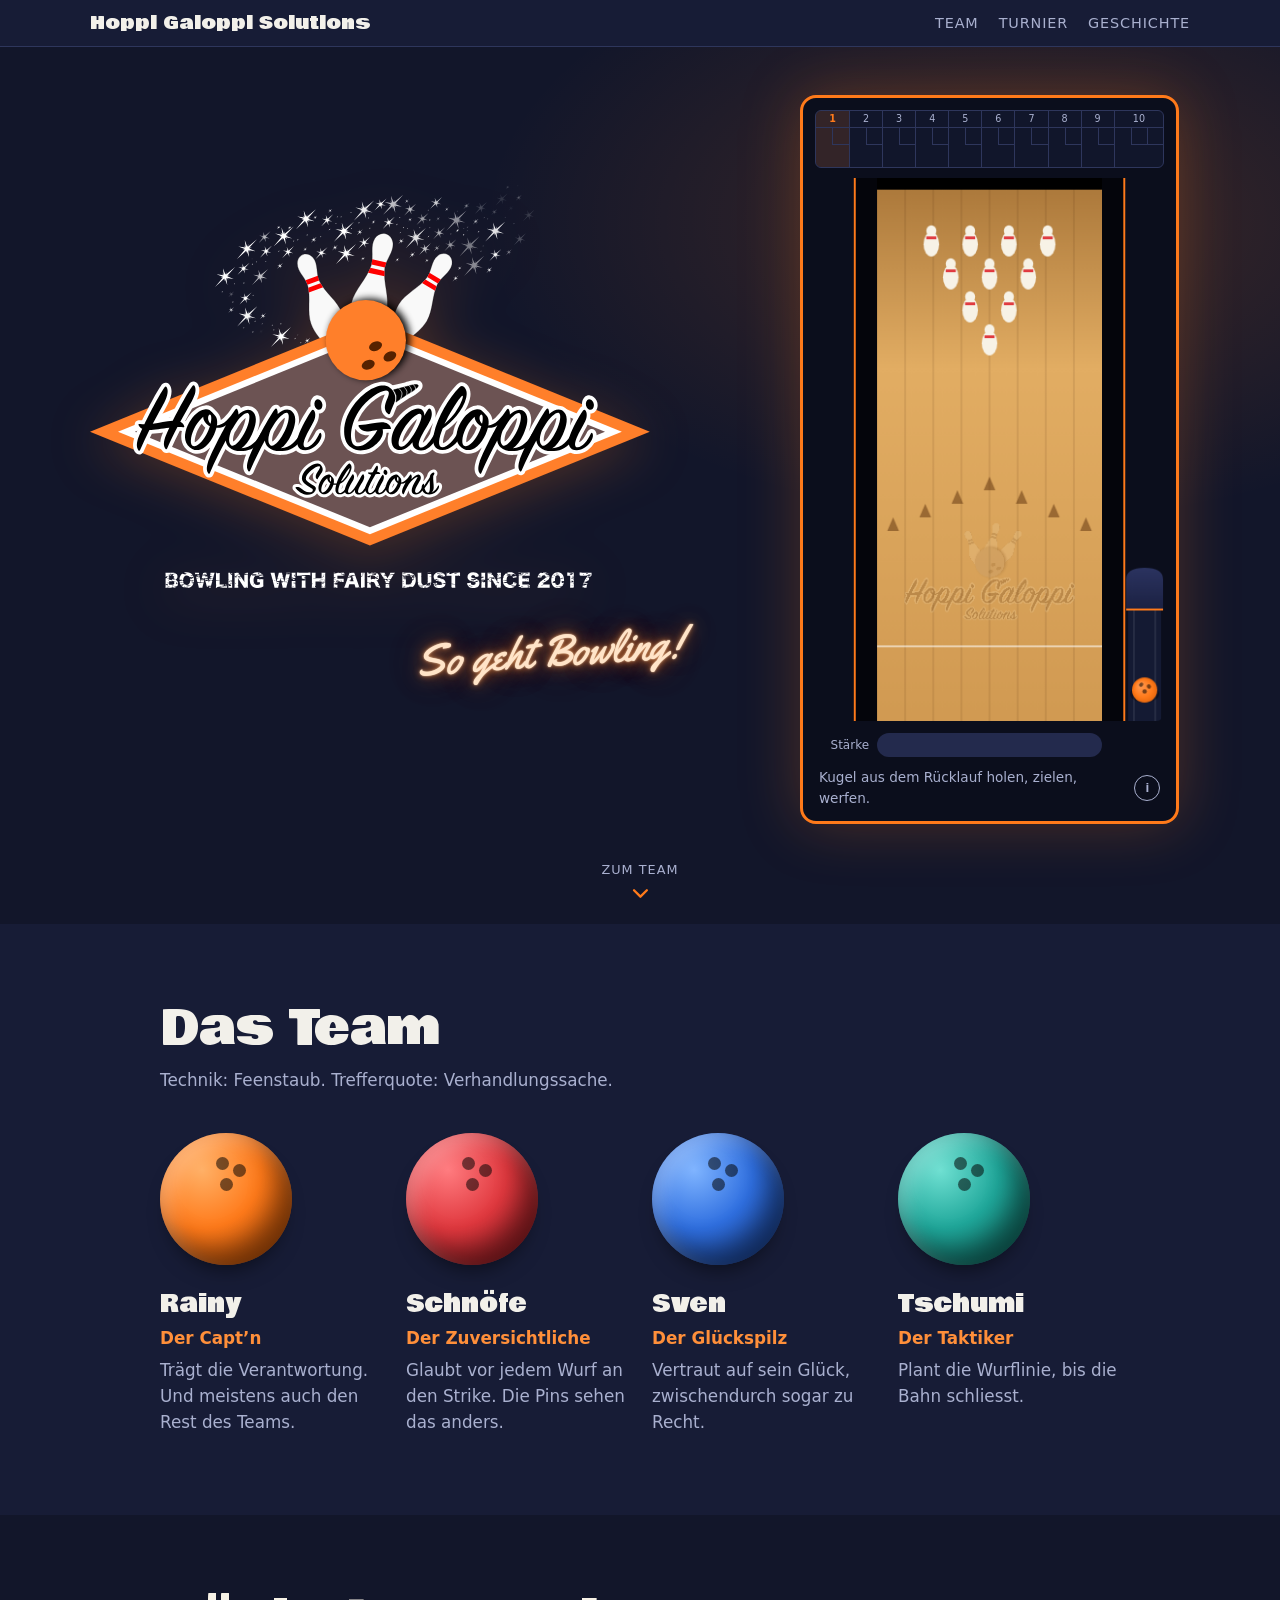
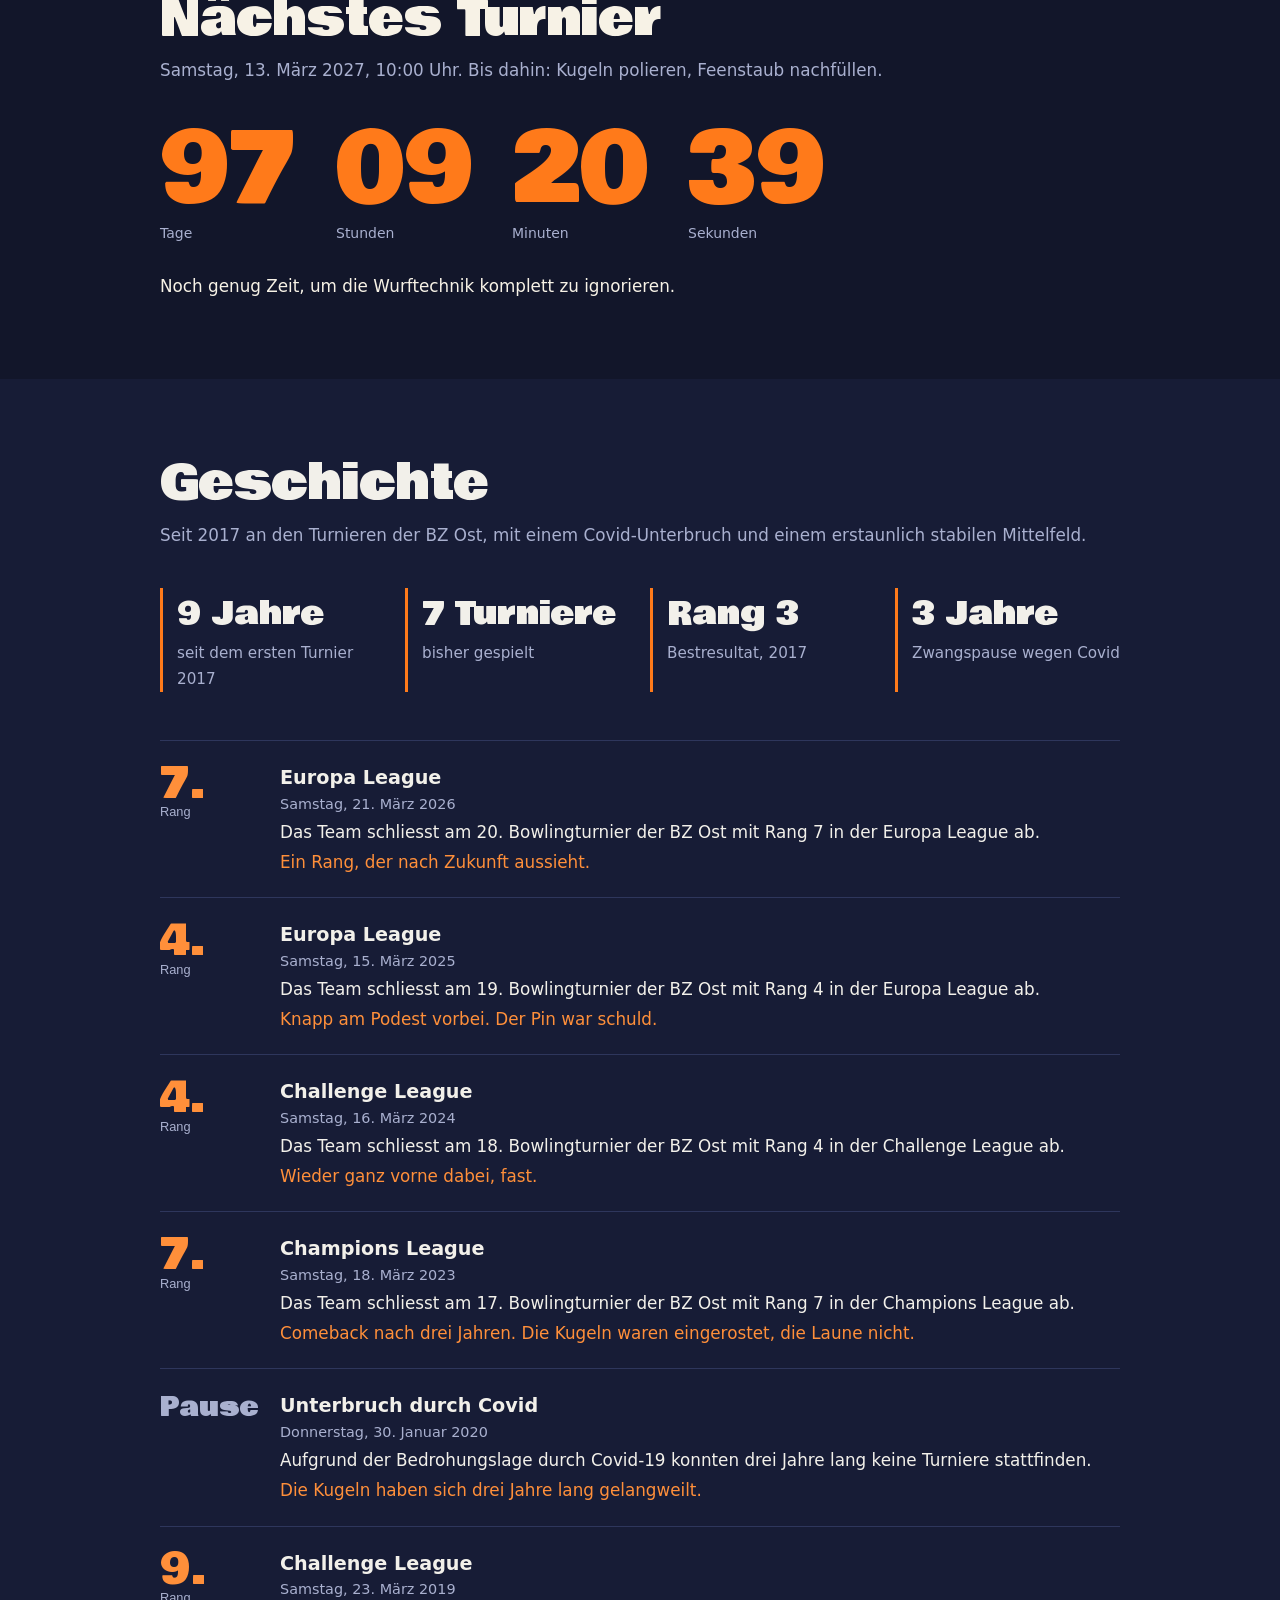
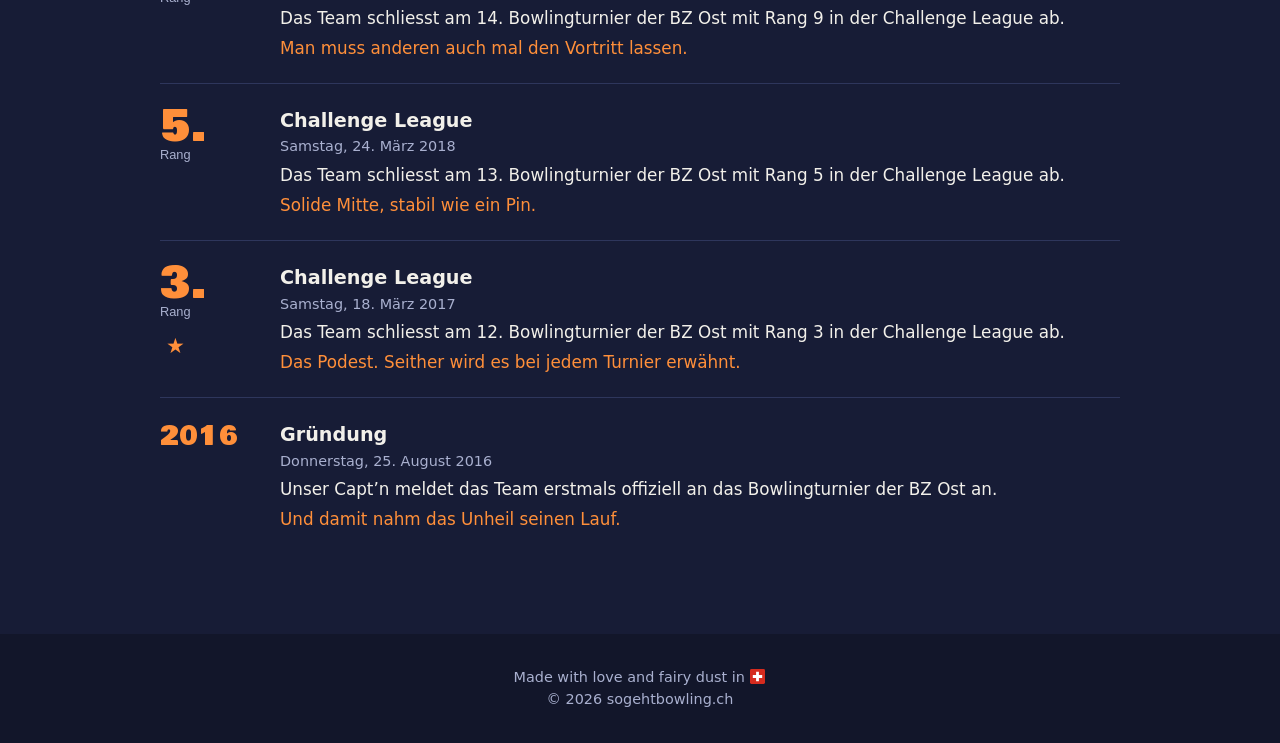
==== index.html @ 6b180239 "refactor(game): remove throw indicator dots" ====
<!DOCTYPE html>
<html lang="de">
<head>
<meta charset="utf-8">
<meta name="viewport" content="width=device-width, initial-scale=1, viewport-fit=cover">
<meta name="color-scheme" content="dark">
<meta name="theme-color" content="#171c36">
<title>Hoppi Galoppi Solutions Bowling Team</title>
<link rel="preload" href="assets/fonts/BowlbyOne-Regular.ttf" as="font" type="font/ttf" crossorigin>
<link rel="preload" href="assets/fonts/SpaceGrotesk-VariableFont_wght.ttf" as="font" type="font/ttf" crossorigin>
<link rel="preload" href="assets/fonts/Yellowtail-Regular.ttf" as="font" type="font/ttf" crossorigin>
<meta name="description" content="Hoppi Galoppi Solutions: das Hobby-Bowlingteam mit Feenstaub. Seit 2017 an den Turnieren der BZ Ost.">
<link rel="icon" href="assets/logo.svg" type="image/svg+xml">
<link rel="stylesheet" href="css/styles.css">
<script>if(!matchMedia('(prefers-reduced-motion:reduce)').matches)document.documentElement.classList.add('lane-off')</script>
</head>
<body>
<header class="nav"><div class="bar">
<a class="brand" href="#top">Hoppi Galoppi Solutions</a>
<button class="burger" type="button" aria-label="Menü" aria-expanded="false" aria-controls="menu"><span></span></button>
<nav id="menu"><a href="#team">Team</a><a href="#turnier">Turnier</a><a href="#geschichte">Geschichte</a></nav>
</div></header>
<main id="top">
<section class="hero"><div class="hg">
<div class="lc">
<h1 class="logo"><span class="lg"><img src="assets/logo.svg" alt="Hoppi Galoppi Solutions. Bowling with fairy dust since 2017." width="540" height="413"><i class="hornglint" aria-hidden="true"></i></span></h1>
<p class="tag"><em>So geht Bowling!</em></p>
<div class="playwrap"><button class="playbtn" type="button">Zur Bowlingbahn</button></div>

</div>
<div class="monitor">
<button class="xbtn" type="button" aria-label="Spiel schliessen">×</button>
<div class="sheet" id="sheet" role="status" aria-label="Spielstand"></div>
<div class="lw"><canvas id="lane" role="img" aria-label="Bowlingbahn: Kugel aus dem Rücklauf rechts holen, dann tippen oder klicken zum Werfen. Gespielt wird mit Maus oder Touch."></canvas><div id="pow" class="pow" aria-hidden="true"></div><div id="toast" class="toast" role="status"><b></b><span></span></div>
<div id="howto" class="howto" role="dialog" aria-label="Spielanleitung"><b>So wird gespielt</b><ol>
<li><em>Kugel holen:</em> Klick auf die Kugel im Rücklauf, um sie in die Mitte fallen zu lassen - ziehen legt sie an eine gewünschte Stelle. Auf der Bahn lässt sie sich weiter verschieben, Doppeltipp bringt sie zurück in die Mitte.</li>
<li data-mode="klassisch"><em>Zielen und werfen:</em> Dorthin drücken, wo die Kugel hin soll. Halten lässt die Stärke pendeln, im richtigen Moment loslassen. Viel Wucht zittert mehr.</li>
<li data-mode="schleuder" hidden><em>Zielen und werfen:</em> Irgendwo auf die Bahn drücken und nach hinten ziehen wie eine Steinschleuder. Mehr Wucht zittert mehr. Loslassen wirft.</li>
<li data-mode="schieben" hidden><em>Zielen und werfen:</em> Irgendwo auf die Bahn drücken und nach vorne ziehen, mit links und rechts die gewünschte Richtung geben. Mehr Wucht zittert mehr. Loslassen wirft.</li>
</ol></div></div>
<div class="pw"><span class="lbl">Stärke</span><div class="bar"><i id="pf"></i><b id="pv"></b></div></div>
<p class="hint"><span>Kugel aus dem Rücklauf holen, zielen, werfen.</span><button class="info" type="button" aria-expanded="false" aria-controls="howto" aria-label="Spielanleitung">i</button></p>
</div>
</div><a class="scroll" href="#team" aria-label="Weiter zum Team">Zum Team<svg viewBox="0 0 24 24" width="22" height="22" aria-hidden="true"><path d="M5 9l7 7 7-7" fill="none" stroke="currentColor" stroke-width="2.5" stroke-linecap="round" stroke-linejoin="round"/></svg></a></section>

<section id="team"><div class="wrap">
<h2>Das Team</h2>
<p class="sub" id="teamSub"></p>
<div class="team" id="teamList"></div>
</div></section>

<section id="turnier" class="turnier"><div class="wrap">
<h2>Nächstes Turnier</h2>
<p class="sub" id="turnierText"></p>
<div class="cd" role="timer" aria-live="off"><div><b id="cdD">00</b><small>Tage</small></div><div><b id="cdH">00</b><small>Stunden</small></div><div><b id="cdM">00</b><small>Minuten</small></div><div><b id="cdS">00</b><small>Sekunden</small></div></div>
<p id="cdmsg"></p>
</div></section>

<section id="geschichte"><div class="wrap">
<h2>Geschichte</h2>
<p class="sub" id="histSub"></p>
<div class="stats" id="stats"></div>
<ol class="hist" id="hist"></ol>
</div></section>
</main>
<footer><div>Made with love and fairy dust in <svg viewBox="0 0 32 32" width="15" height="15" role="img" aria-label="Schweiz" style="vertical-align:-2px;margin:0 1px"><rect width="32" height="32" rx="3" fill="#d52b1e"/><path d="M13 6h6v7h7v6h-7v7h-6v-7H6v-6h7z" fill="#fff"/></svg></div><div>© 2026 sogehtbowling.ch</div></footer>

<script src="js/site.js" defer></script>
<script src="js/rules.js" defer></script>
<script src="js/comics.js" defer></script>
<script src="js/physics.js" defer></script>
<script src="js/game.js" defer></script>
</body>
</html>
---- css/styles.css ----
@font-face{font-family:"Bowlby One";src:url("../assets/fonts/BowlbyOne-Regular.ttf") format("truetype");font-weight:400;font-style:normal;font-display:swap}
@font-face{font-family:"Space Grotesk";src:url("../assets/fonts/SpaceGrotesk-VariableFont_wght.ttf") format("truetype");font-weight:300 700;font-style:normal;font-display:swap}
@font-face{font-family:Yellowtail;src:url("../assets/fonts/Yellowtail-Regular.ttf") format("truetype");font-weight:400;font-style:normal;font-display:swap}
/* Hoppi Galoppi Solutions – Styles */
/* Immer dunkles Farbschema, unabhängig von der Einstellung des Geräts */
:root{color-scheme:dark;--bg:#171c36;--bg2:#1d2342;--ink:#f2f0ea;--mute:#a9b0cf;--line:#2e365c;--acc:#ff7a1a;--acct:#ff8f3a;--night:#12162a;--cream:#f7f2e6;--dim:#a9b0cf;box-sizing:border-box;padding-top:env(safe-area-inset-top,0px);padding-bottom:env(safe-area-inset-bottom,0px)}
html{scroll-padding-top:calc(env(safe-area-inset-top,0px) + 90px);scroll-behavior:smooth}
*,*::before,*::after{box-sizing:inherit}
body{margin:0;background:var(--bg);color:var(--ink);font:400 1.05rem/1.55 "Space Grotesk",system-ui,sans-serif}
body::before{content:"";position:fixed;inset:0 0 auto;height:env(safe-area-inset-top,0px);background:var(--bg);z-index:10}
a{color:inherit}
:focus-visible{outline:3px solid var(--acc);outline-offset:3px}
.disp{font-family:"Bowlby One","Arial Black",Impact,sans-serif;font-weight:400}
.nav{position:sticky;top:env(safe-area-inset-top,0px);z-index:11;background:var(--bg);border-bottom:1px solid var(--line)}
.bar{max-width:1140px;margin:auto;padding:12px 20px;display:flex;justify-content:space-between;align-items:center;gap:16px;flex-wrap:wrap}
.brand{display:block;font:400 1.15rem/1.1 "Bowlby One","Arial Black",sans-serif;text-decoration:none}
.bar nav{display:flex;gap:20px;font-weight:500}
.bar nav a{text-decoration:none;color:var(--mute);text-transform:uppercase;letter-spacing:.06em;font-size:.9rem}
.bar nav a:hover,.bar nav a.act{color:var(--acct)}
/* Hamburger-Menü auf schmalen Bildschirmen */
.burger{display:none}
@media (max-width:600px){
.burger{display:grid;place-items:center;width:44px;height:44px;margin:-8px -10px -8px 0;padding:0;border-radius:8px;background:none;color:var(--ink)}
.burger span,.burger span::before,.burger span::after{display:block;width:22px;height:2px;border-radius:2px;background:currentColor;transition:transform .25s ease,background-color .25s ease}
.burger span{position:relative}
.burger span::before,.burger span::after{content:"";position:absolute;left:0}
.burger span::before{top:-7px}.burger span::after{top:7px}
.nav.open .burger span{background-color:transparent}
.nav.open .burger span::before{transform:translateY(7px) rotate(45deg)}
.nav.open .burger span::after{transform:translateY(-7px) rotate(-45deg)}
.bar nav{display:none;position:absolute;left:0;right:0;top:100%;flex-direction:column;gap:0;padding:0 20px 4px;background:var(--bg);border-bottom:1px solid var(--line);box-shadow:0 14px 28px rgba(0,0,0,.28)}
.nav.open .bar nav{display:flex}
.bar nav a{padding:13px 0;border-top:1px solid var(--line);font-size:1rem}
}
.wrap{max-width:1000px;margin:auto;padding:80px 20px}
h2{font:400 clamp(2rem,5vw,3rem)/1.05 "Bowlby One","Arial Black",sans-serif;margin:0 0 12px}
.sub{color:var(--mute);margin:0 0 40px;max-width:90ch}
/* Hero */
.hero{background:var(--night);color:var(--cream);min-height:calc(100vh - 64px - env(safe-area-inset-top,0px));min-height:calc(100svh - 64px - env(safe-area-inset-top,0px));display:flex;flex-direction:column;justify-content:center;position:relative;overflow-x:clip}
.hg{position:relative;width:100%;max-width:1140px;margin:auto;padding:48px 20px 100px;display:grid;grid-template-columns:1.3fr .8fr;gap:48px;align-items:center}
h1.logo{margin:0;transform:translateY(-52px)}
.lg{position:relative;display:block;width:min(100%,660px)}
h1.logo img{display:block;width:100%;height:auto;filter:drop-shadow(0 10px 30px rgba(255,122,26,.25))}
/* Glitzern an der Hornspitze: blitzt alle 16 s kurz auf (erstmals nach 6 s) */
.hornglint{position:absolute;left:59%;top:52.7%;width:5.2%;aspect-ratio:1;transform:translate(-50%,-50%) scale(0);opacity:0;pointer-events:none;background:radial-gradient(circle,#fff 0 10%,rgba(255,220,250,.9) 16%,rgba(200,170,255,.35) 34%,transparent 62%);animation:hornglint 16s ease-out 6s infinite}
.hornglint::before,.hornglint::after{content:"";position:absolute;left:50%;top:50%;width:130%;height:2px;border-radius:2px;background:linear-gradient(90deg,transparent,#fff 45%,#fff 55%,transparent);transform:translate(-50%,-50%)}
.hornglint::after{transform:translate(-50%,-50%) rotate(90deg)}
@keyframes hornglint{0%{opacity:0;transform:translate(-50%,-50%) scale(0) rotate(0deg);filter:hue-rotate(0)}2.5%{opacity:1;transform:translate(-50%,-50%) scale(0.9) rotate(20deg);filter:hue-rotate(60deg)}5%{opacity:1;transform:translate(-50%,-50%) scale(0.65) rotate(40deg)}9%{opacity:.95;transform:translate(-50%,-50%) scale(0.8) rotate(60deg);filter:hue-rotate(200deg)}14%{opacity:.55;transform:translate(-50%,-50%) scale(0.5) rotate(85deg);filter:hue-rotate(300deg)}19%,100%{opacity:0;transform:translate(-50%,-50%) scale(0.25) rotate(105deg);filter:hue-rotate(360deg)}}
.tag{text-align:center;margin:44px 0 0;font:400 clamp(1.7rem,4.6vw,2.8rem)/1.3 "Bowlby One","Arial Black",Impact,sans-serif;text-transform:uppercase}
.tag span{display:block}
.tag em{--c-off:rgba(255,228,200,.13);--s-off:0 0 0 transparent,0 0 0 transparent,0 0 0 transparent,0 0 0 transparent,0 0 0 transparent;--c-on:#ffe4c8;--s-on:0 0 2px #ffe0c0,0 0 8px rgba(255,150,70,.7),0 0 20px rgba(255,122,26,.5),0 0 40px rgba(255,122,26,.3),0 0 70px rgba(224,56,62,.2);--s-low:0 0 2px #ffd0a0,0 0 6px rgba(255,150,70,.5),0 0 12px rgba(255,122,26,.3),0 0 0 transparent,0 0 0 transparent;display:block;font:400 clamp(2rem,5.2vw,3.2rem)/1 Yellowtail,cursive;text-transform:none;color:var(--c-on);text-shadow:var(--s-on);margin:0;text-align:center;transform:translate(32%,-48px) rotate(-4deg);transform-origin:center;animation:neon 1.5s steps(1,end) 1.5s both}
.tag em.on{animation:none}
.tag em.on.zap{animation:zap .6s steps(1,end)}
@keyframes neon{
0%,22%{color:var(--c-on);opacity:.13;text-shadow:var(--s-off)}
23%{color:#e8c8a8;opacity:1;text-shadow:var(--s-low)}
27%,45%{color:var(--c-on);opacity:.13;text-shadow:var(--s-off)}
46%{color:var(--c-on);opacity:1;text-shadow:var(--s-low)}
57%{color:var(--c-on);opacity:.13;text-shadow:var(--s-off)}
63%,100%{color:var(--c-on);opacity:1;text-shadow:var(--s-on)}
}
@keyframes zap{
0%{color:var(--c-on);opacity:1;text-shadow:var(--s-on)}
20%{color:var(--c-on);opacity:.13;text-shadow:var(--s-off)}
40%{color:#e8c8a8;opacity:1;text-shadow:var(--s-low)}
60%,100%{color:var(--c-on);opacity:1;text-shadow:var(--s-on)}
}
@media (min-width:821px){.lc{transform-origin:left center;transform:scale(.86)}}
.hero::before{content:"";position:absolute;inset:0;background:radial-gradient(900px 500px at 80% 20%,rgba(255,122,26,.18),transparent 60%);transition:opacity 1s ease .7s;pointer-events:none}
.lane-off .hero::before{opacity:0}
.monitor{transition:filter .6s}
.lane-off .monitor{filter:brightness(.32) saturate(.6)}
.lit .monitor{animation:flick .6s steps(1,end)}
@keyframes flick{0%{filter:brightness(.32) saturate(.6)}20%{filter:none}35%{filter:brightness(.4)}55%{filter:none}70%{filter:brightness(.65)}100%{filter:none}}
@keyframes rise{from{opacity:0;transform:translateY(14px)}to{opacity:1;transform:none}}
.lead{font-size:1.15rem;max-width:44ch;color:var(--dim);margin:20px 0 0}
.monitor{background:#0b0e1c;border:3px solid var(--acc);border-radius:16px;padding:12px;max-width:380px;max-width:min(380px,max(260px,calc((100svh - 310px)*.643)));width:100%;justify-self:center;box-shadow:0 0 60px rgba(255,122,26,.25)}
.sheet{display:grid;grid-template-columns:repeat(9,1fr) 1.5fr;margin:0 0 10px;border:1.5px solid #2e365c;border-radius:6px;overflow:hidden;background:#11162b;color:var(--cream);text-align:center}
.fr{display:flex;flex-direction:column;min-width:0;border-left:1px solid #2e365c;transition:background .25s}.fr:first-child{border-left:0}
.fr .n{font-size:.6rem;line-height:1.6;color:var(--dim);border-bottom:1px solid #2e365c}
.fr .bx{display:flex;justify-content:flex-end;height:17px}.fr .bx i{flex:0 0 50%;font:700 .7rem/17px "Space Grotesk",sans-serif;font-style:normal}.fr .bx i+i{border-left:1px solid #2e365c;border-bottom:1px solid #2e365c}
.fr.f10 .bx i{flex-basis:33.34%}.fr:not(.f10) .bx i:first-child{flex-basis:50%}
.fr b{font:700 .85rem/22px "Space Grotesk",sans-serif;color:var(--acc);min-height:22px;font-variant-numeric:tabular-nums}
.fr.cur{background:rgba(255,122,26,.14)}.fr.cur .n{color:var(--acc);font-weight:700}
canvas{display:block;width:100%;height:auto;border-radius:8px;cursor:crosshair;touch-action:none;user-select:none;-webkit-user-select:none}
.pw{position:relative;width:64.44%;margin:12px auto 0}.pw .lbl{position:absolute;right:100%;top:0;margin-right:8px;line-height:24px;font-size:.75rem;color:var(--dim);white-space:nowrap}.pw .bar{position:relative;height:24px;border-radius:999px;background:#232a4d}.pw .bar i{position:absolute;left:0;top:0;bottom:0;width:0;border-radius:999px;background:var(--acc)}.pw .bar b{position:absolute;inset:0;display:flex;align-items:center;justify-content:center;white-space:nowrap;font-size:.75rem;font-weight:700;color:var(--cream);text-shadow:0 1px 2px #000a;font-variant-numeric:tabular-nums}
.lw{position:relative}
.pow{position:absolute;inset:0;overflow:hidden;pointer-events:none;border-radius:inherit}
.pow svg{position:absolute;width:var(--w,44%);height:auto;overflow:visible;transform:translate(-50%,-50%) rotate(var(--r,0deg));opacity:0;animation:powin .5s ease-out forwards;filter:drop-shadow(0 4px 0 rgba(0,0,0,.35))}
.pow svg.soft{animation:softin .6s ease-out forwards}
@keyframes softin{from{opacity:0;transform:translate(-50%,-44%) rotate(var(--r)) scale(.94)}to{opacity:1;transform:translate(-50%,-50%) rotate(var(--r)) scale(1)}}
.pow svg.out{animation:powout .3s ease-in forwards}
.pow svg.soft.out{animation:softout .35s ease-in forwards}
@keyframes softout{from{opacity:1;transform:translate(-50%,-50%) rotate(var(--r)) scale(1)}to{opacity:0;transform:translate(-50%,-44%) rotate(var(--r)) scale(.94)}}
.pow text{font:400 46px "Bowlby One","Arial Black",sans-serif;text-anchor:middle;stroke-linejoin:round;paint-order:stroke}
@keyframes powin{0%{opacity:0;transform:translate(-50%,-50%) rotate(calc(var(--r) - 14deg)) scale(.15)}35%{opacity:1;transform:translate(-50%,-50%) rotate(calc(var(--r) + 4deg)) scale(1.16)}55%{transform:translate(-50%,-50%) rotate(calc(var(--r) - 1.5deg)) scale(.95)}75%{transform:translate(-50%,-50%) rotate(var(--r)) scale(1.03)}100%{opacity:1;transform:translate(-50%,-50%) rotate(var(--r)) scale(1)}}
.pow svg:not(.soft) .pow-w,.pow svg:not(.soft) .pow-t{transform-box:fill-box;transform-origin:50% 50%}
.pow svg:not(.soft) .pow-w{animation:pwin .38s .14s cubic-bezier(.2,1.6,.4,1) both}
.pow svg:not(.soft) .pow-t{animation:ptin .3s .32s ease-out both}
@keyframes pwin{0%{opacity:0;transform:scale(.2) rotate(-10deg)}60%{opacity:1}100%{opacity:1;transform:none}}
.pow svg:not(.soft) .pow-s{transform-box:fill-box;transform-origin:50% 50%;animation:psin .34s cubic-bezier(.2,1.8,.4,1) both}
@keyframes psin{0%{opacity:0;transform:scale(0) rotate(-60deg)}100%{opacity:1;transform:none}}
@keyframes ptin{from{opacity:0;transform:translateY(6px)}to{opacity:1;transform:none}}
@keyframes powout{from{opacity:1;transform:translate(-50%,-50%) rotate(var(--r)) scale(1)}to{opacity:0;transform:translate(-50%,-52%) rotate(var(--r)) scale(.97)}}
.lw.shake{animation:shk .22s linear}
@keyframes shk{0%,100%{transform:none}20%{transform:translate(-5px,3px)}40%{transform:translate(5px,-3px)}60%{transform:translate(-3px,-2px)}80%{transform:translate(3px,2px)}}
.toast.low{top:82%}.toast.low b{display:none}
.toast{position:absolute;left:50%;top:50%;width:64%;transform:translate(-50%,-50%) scale(.8);text-align:center;background:rgba(11,14,28,.9);border:2px solid var(--acc);border-radius:14px;padding:12px 14px;pointer-events:none;opacity:0;transition:opacity .25s,transform .25s;color:var(--cream)}.toast.on{opacity:1;transform:translate(-50%,-50%) scale(1)}.toast.wait{pointer-events:auto;cursor:pointer}.toast b{display:block;font:400 1.5rem/1.1 "Bowlby One","Arial Black",sans-serif;color:var(--acc)}.toast span{display:block;font-size:.9rem;margin-top:6px}
button{font:700 1rem "Space Grotesk",sans-serif;background:var(--acc);color:#1b1206;border:0;border-radius:999px;padding:10px 22px;cursor:pointer}
button:disabled{opacity:.45;cursor:default}
.playwrap,.xbtn{display:none}
.hint{display:flex;align-items:center;justify-content:center;gap:8px;font-size:.85rem;color:var(--dim);margin:10px 4px 0}
/* Info-Knopf und Spielanleitung (legt sich über den oberen Teil der Bahn) */
.info{flex:none;display:inline-grid;place-items:center;width:26px;height:26px;padding:0;border-radius:50%;background:transparent;border:1.5px solid var(--dim);color:var(--dim);font:700 .85rem/1 "Space Grotesk",sans-serif}
.info:hover,.info:focus-visible,.info[aria-expanded="true"]{border-color:var(--acc);color:var(--acc)}
.howto{position:absolute;left:8px;right:8px;top:8px;z-index:6;background:rgba(11,14,28,.95);border:2px solid var(--acc);border-radius:12px;padding:12px 14px;color:var(--cream);font-size:.8rem;line-height:1.4;opacity:0;visibility:hidden;transform:translateY(-6px);transition:opacity .2s,transform .2s,visibility .2s}
.howto.open{opacity:1;visibility:visible;transform:none}
.howto>b{display:block;font:400 1rem/1.2 "Bowlby One","Arial Black",sans-serif;color:var(--acc);margin-bottom:6px}
.howto ol{margin:0;padding-left:1.2em}.howto li{margin:5px 0}.howto li[hidden]{display:none}.howto em{font-style:normal;font-weight:700;color:var(--acc)}
.scroll{position:absolute;left:50%;bottom:20px;transform:translateX(-50%);display:flex;flex-direction:column;align-items:center;gap:2px;color:var(--dim);font-size:.8rem;letter-spacing:.08em;text-transform:uppercase;text-decoration:none;transition:opacity .4s}.scroll:hover{color:var(--cream)}.scroll svg{color:var(--acc);animation:bob 1.8s ease-in-out infinite}.scroll.hide{opacity:0;pointer-events:none}@keyframes bob{0%,100%{transform:translateY(0)}50%{transform:translateY(6px)}}
/* Team */
.team{display:grid;grid-template-columns:repeat(auto-fit,minmax(200px,1fr));gap:40px 24px}
.ball{position:relative;width:132px;height:132px;border-radius:50%;margin:0 0 20px;box-shadow:inset -14px -16px 26px rgba(0,0,0,.45),inset 10px 10px 18px rgba(255,255,255,.25),0 14px 20px -10px rgba(0,0,0,.5);transition:transform .5s}
.ball::before{content:"";position:absolute;left:56px;top:24px;width:13px;height:13px;border-radius:50%;background:#0008;box-shadow:17px 7px 0 0 #0008,4px 21px 0 0 #0008}
.m:hover .ball{transform:rotate(200deg) translateX(8px)}
.m h3{font:400 1.5rem "Bowlby One","Arial Black",sans-serif;margin:0}
.m .role{color:var(--acct);font-weight:700;margin:2px 0 6px}
.m p{margin:0;color:var(--mute);max-width:30ch}
/* Turnier */
.turnier{background:var(--night);color:var(--cream)}
.turnier .sub{color:var(--dim)}
.cd{display:grid;grid-template-columns:repeat(4,auto);justify-content:start;gap:clamp(12px,4vw,40px)}
.cd div{min-width:0}
.cd b{display:block;font:400 clamp(1.8rem,9vw,6rem)/1 "Bowlby One","Arial Black",sans-serif;color:var(--acc);font-variant-numeric:tabular-nums}
.cd small{color:var(--dim)}
#cdmsg{margin:28px 0 0;font-weight:500}
/* Geschichte */
.stats{display:grid;grid-template-columns:repeat(auto-fit,minmax(150px,1fr));gap:20px;margin:0 0 48px}
.stats div{border-left:3px solid var(--acc);padding-left:14px}
.stats b{display:block;font:400 2rem "Bowlby One","Arial Black",sans-serif}
.stats span{color:var(--mute);font-size:.95rem}
.hist{list-style:none;margin:0;padding:0}
.hist li{display:grid;grid-template-columns:100px 1fr;gap:20px;padding:22px 0;border-top:1px solid var(--line)}
.rk{font:400 2.6rem/1 "Bowlby One","Arial Black",sans-serif;color:var(--acct)}
.rk small{display:block;font:500 .8rem "Space Grotesk",sans-serif;color:var(--mute)}
.hist h3{margin:0;font-size:1.2rem}
.hist .dt{color:var(--mute);font-size:.9rem;margin:0 0 4px}
.hist p{margin:0}
.hist .jk{color:var(--acct);font-weight:500;margin-top:4px}
.hist li.top .rk::after{content:"★";font-size:1.3rem;margin-left:6px}
.hist li.pause .rk{color:var(--mute)}.hist li.pause .rk,.hist li.gr .rk{font-size:1.6rem;line-height:1.4}
footer{background:var(--night);color:var(--dim);text-align:center;padding:32px 20px;font-size:.9rem}
@media (max-width:820px){.hg{grid-template-columns:1fr;gap:64px}.wrap{padding:56px 20px}.hero::before{display:none}.lg{margin:0 auto}.tag{text-align:center;margin-left:auto;margin-right:auto}.monitor{max-width:min(380px,calc(40vh + 30px));max-width:min(380px,calc(40svh + 30px))}.lc{width:min(88%,520px);margin:0 auto;container-type:inline-size}h1.logo{transform:none}.tag em{font-size:9cqw;transform:translate(24%,-8cqw) rotate(-4deg)}.hg.intro .monitor{transform:none}.tag{margin-top:16.8cqw}.hg.intro .monitor{opacity:1;visibility:visible}.playwrap{display:block;text-align:center;margin-top:16cqw}.playbtn{background:transparent;color:var(--dim);border:1px solid rgba(255,255,255,.22);font-weight:500;font-size:.85rem;padding:8px 20px}.hg.intro .playwrap{opacity:0;pointer-events:none}.hg.go .playwrap{transition:opacity 1s ease .7s}.monitor{display:none;flex-direction:column;justify-content:center;position:fixed;inset:0;z-index:30;max-width:none;width:auto;border:0;border-radius:0;box-shadow:none;background:var(--night);overflow:auto;padding:calc(env(safe-area-inset-top,0px) + 16px) 16px calc(env(safe-area-inset-bottom,0px) + 16px);--cw:min(100%,calc((100svh - 300px)*.6429))}body.play{overflow:hidden}body.play .monitor{display:flex}.monitor>*{width:var(--cw);align-self:center}.monitor>.pw{width:calc(var(--cw)*.6444)}.monitor>.xbtn{display:grid;place-items:center;position:absolute;top:calc(env(safe-area-inset-top,0px) + 10px);right:10px;width:44px;height:44px;padding:0;font-size:1.8rem;line-height:1;background:transparent;color:var(--cream);border:1px solid var(--dim);align-self:auto}.stats div{container-type:inline-size}.stats b{font-size:min(2rem,13cqw);white-space:nowrap}}
@media (prefers-reduced-motion:reduce){.hornglint{animation:none}.burger span,.burger span::before,.burger span::after{transition:none}.pow svg,.pow .pow-w,.pow .pow-t,.pow .pow-s{animation-duration:.01s;animation-delay:0s}.lw.shake{animation:none}html{scroll-behavior:auto}.ball{transition:none}.scroll svg{animation:none}.tag em,.tag em.on.zap{animation:none}.toast{transition:none}.howto{transition:none}}
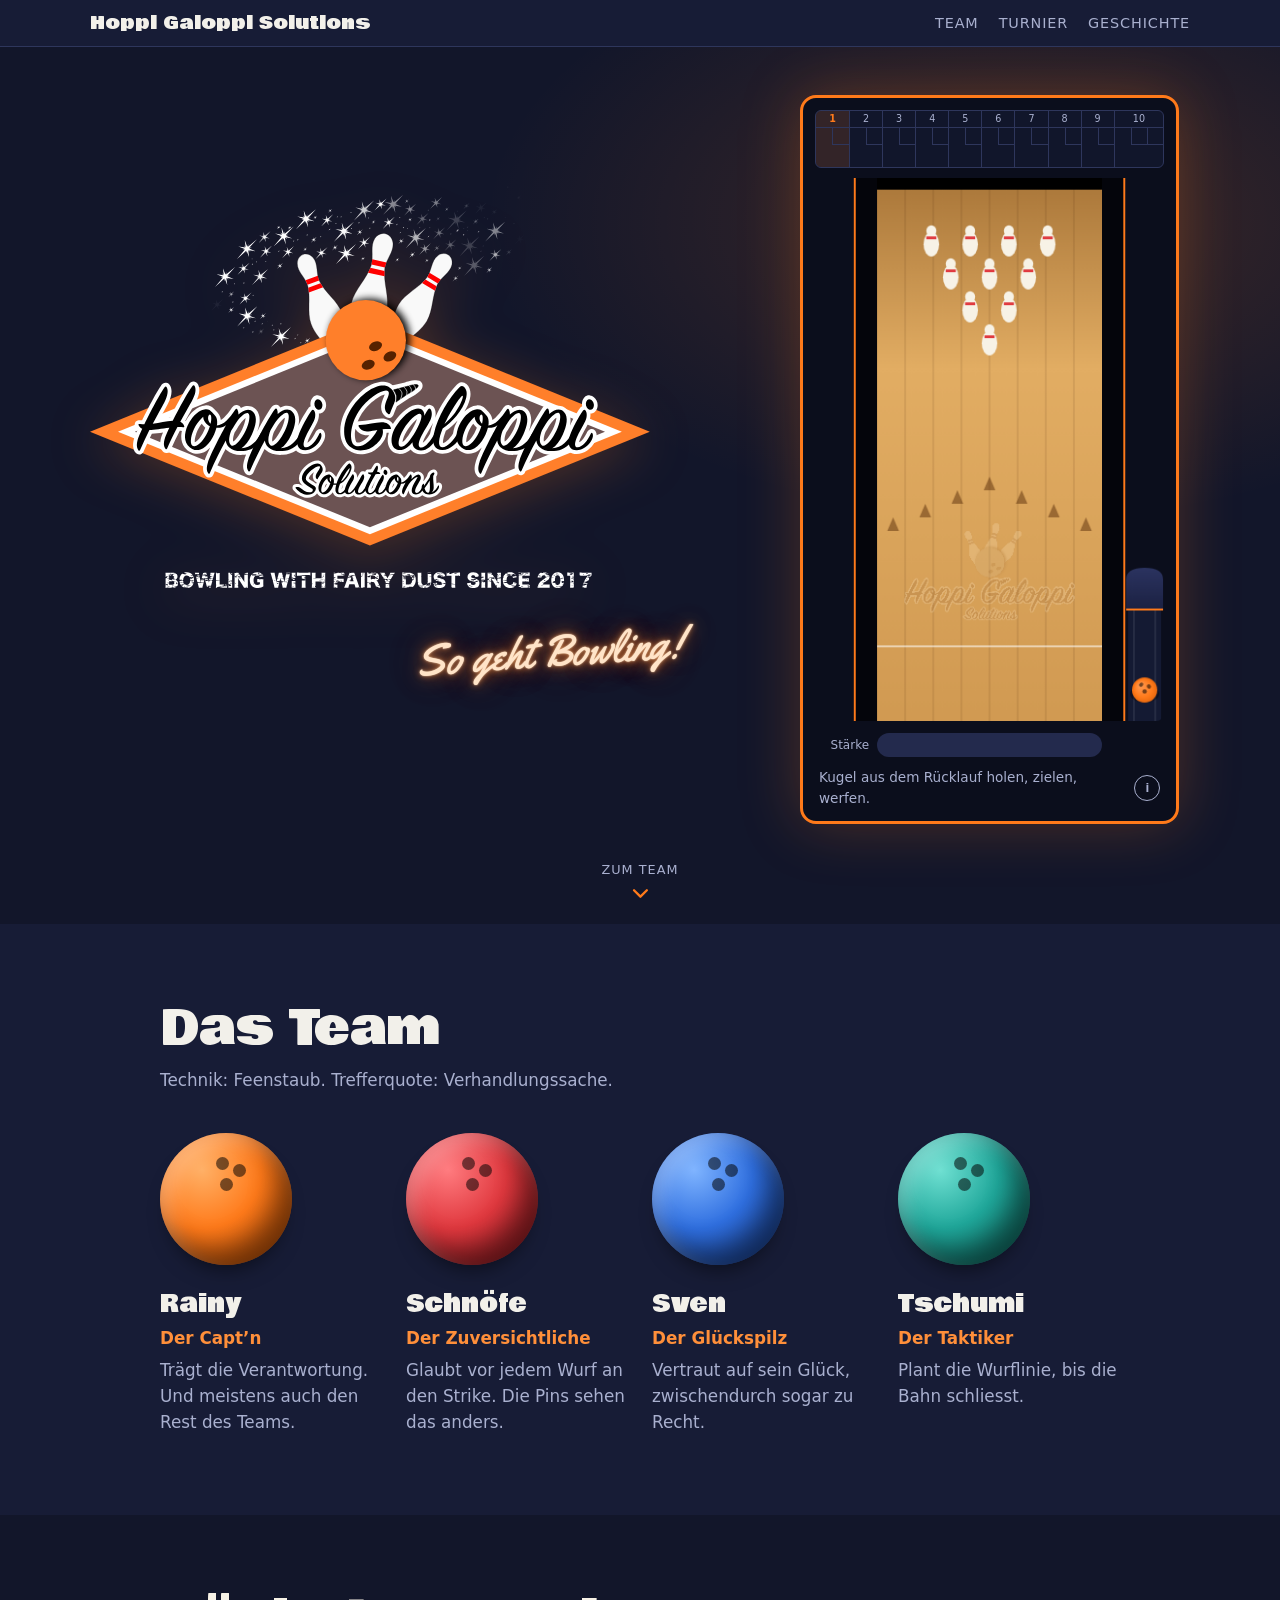
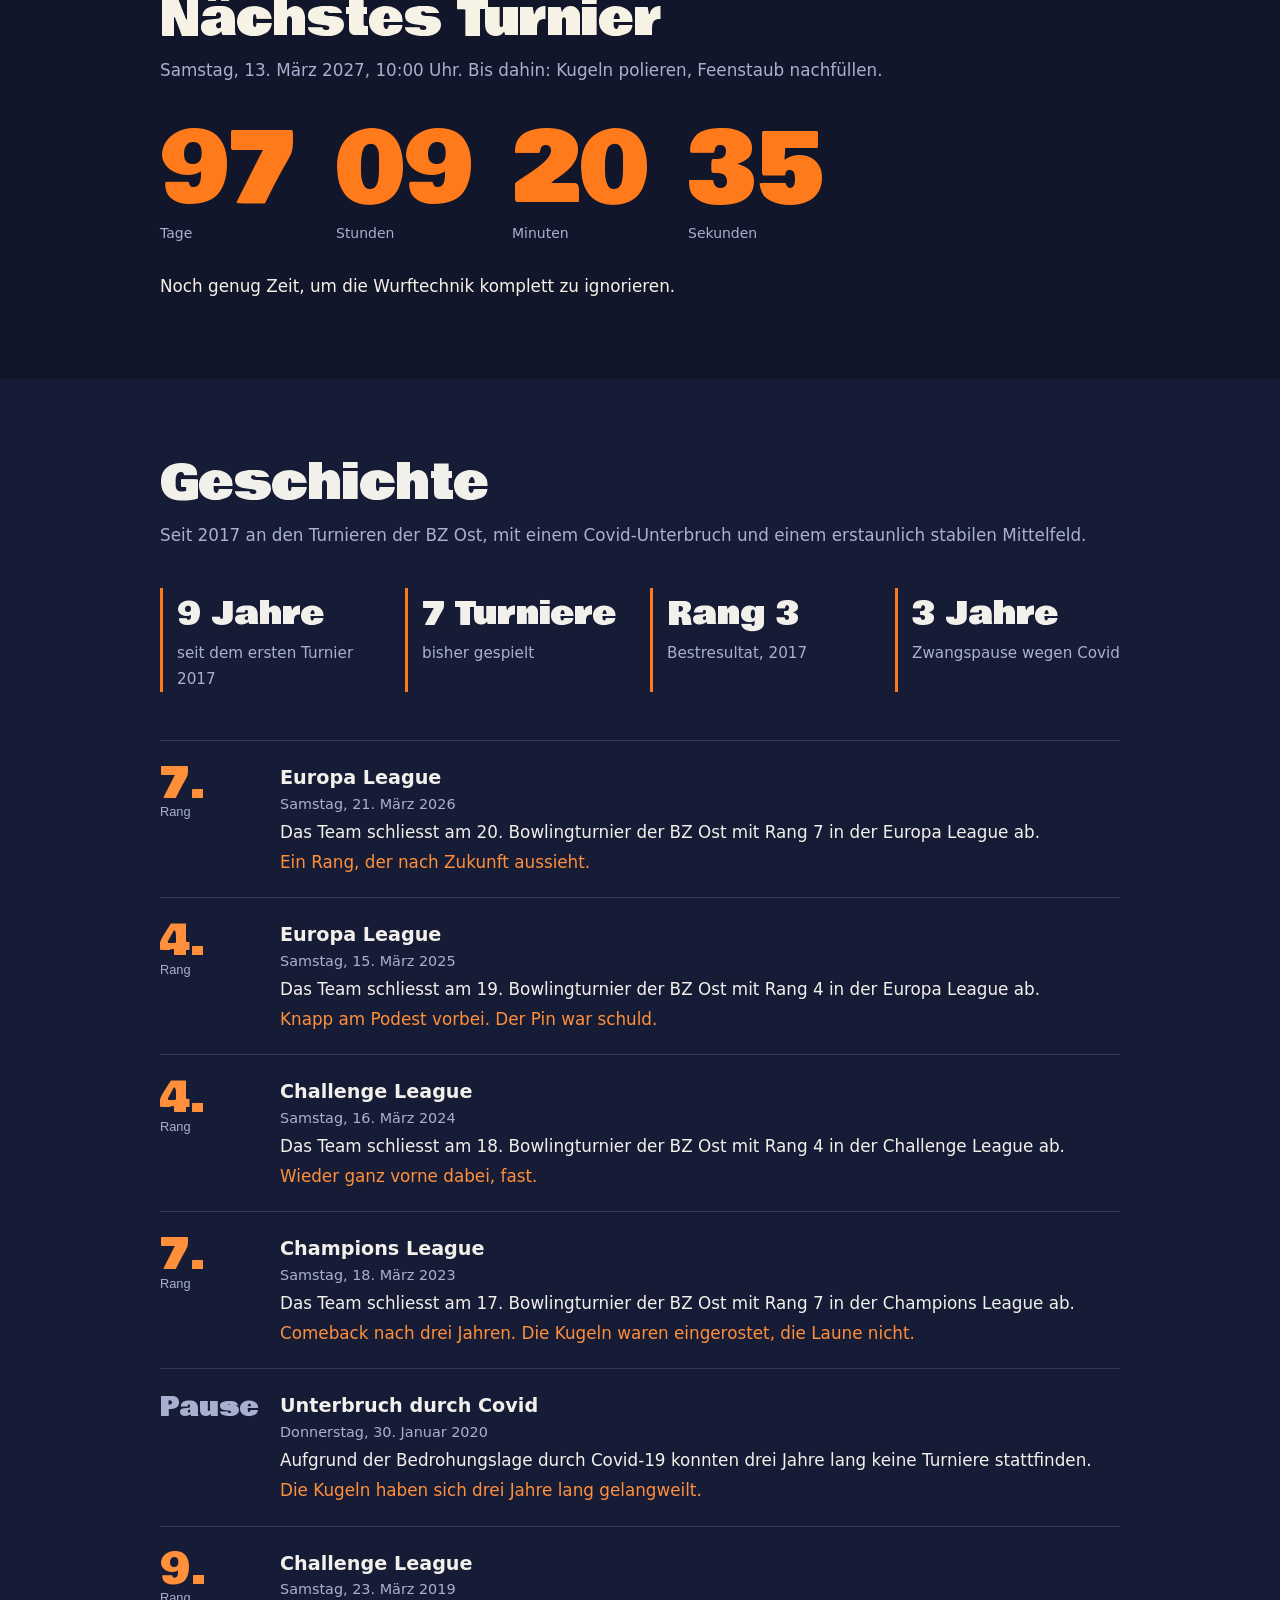
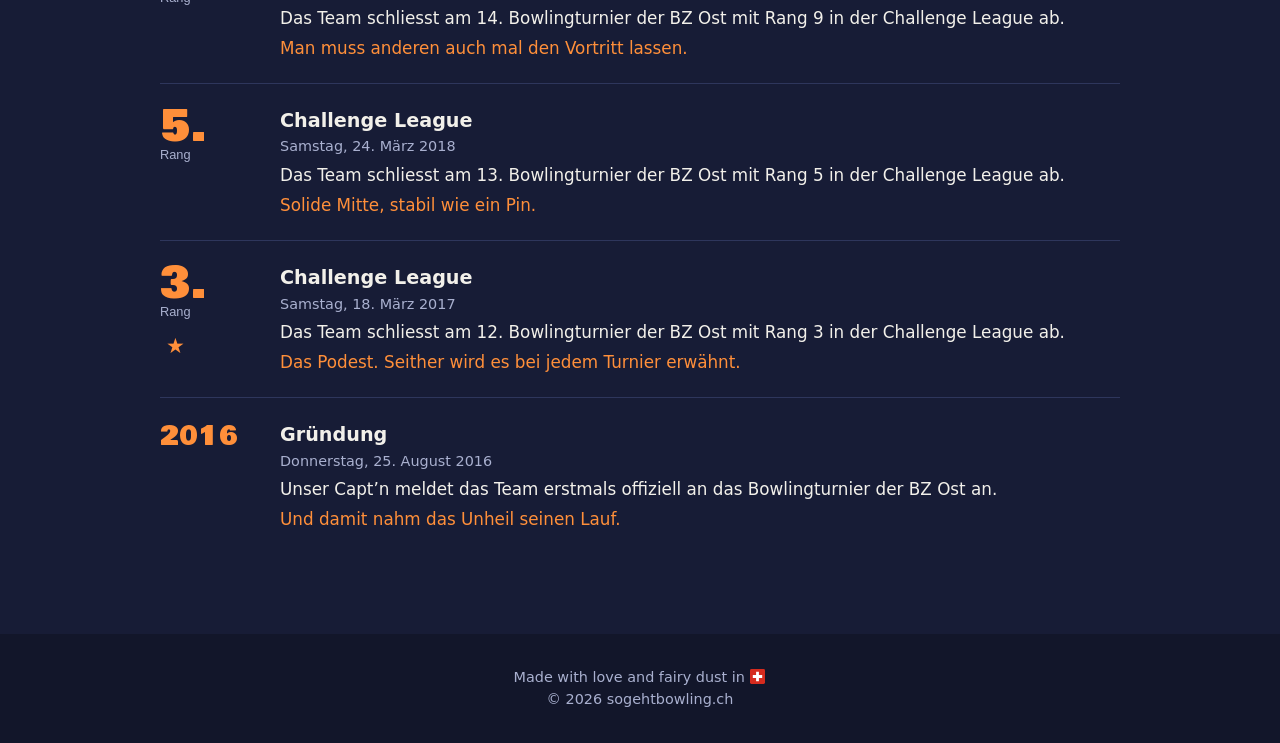
==== commit ddc56e1a: "fix(layout): move close button onto lane corner" ====
--- a/index.html
+++ b/index.html
@@ -29,9 +29,8 @@
 
 </div>
 <div class="monitor">
-<button class="xbtn" type="button" aria-label="Spiel schliessen">×</button>
 <div class="sheet" id="sheet" role="status" aria-label="Spielstand"></div>
-<div class="lw"><canvas id="lane" role="img" aria-label="Bowlingbahn: Kugel aus dem Rücklauf rechts holen, dann tippen oder klicken zum Werfen. Gespielt wird mit Maus oder Touch."></canvas><div id="pow" class="pow" aria-hidden="true"></div><div id="toast" class="toast" role="status"><b></b><span></span></div>
+<div class="lw"><button class="xbtn" type="button" aria-label="Spiel schliessen">×</button><canvas id="lane" role="img" aria-label="Bowlingbahn: Kugel aus dem Rücklauf rechts holen, dann tippen oder klicken zum Werfen. Gespielt wird mit Maus oder Touch."></canvas><div id="pow" class="pow" aria-hidden="true"></div><div id="toast" class="toast" role="status"><b></b><span></span></div>
 <div id="howto" class="howto" role="dialog" aria-label="Spielanleitung"><b>So wird gespielt</b><ol>
 <li><em>Kugel holen:</em> Klick auf die Kugel im Rücklauf, um sie in die Mitte fallen zu lassen - ziehen legt sie an eine gewünschte Stelle. Auf der Bahn lässt sie sich weiter verschieben, Doppeltipp bringt sie zurück in die Mitte.</li>
 <li data-mode="klassisch"><em>Zielen und werfen:</em> Dorthin drücken, wo die Kugel hin soll. Halten lässt die Stärke pendeln, im richtigen Moment loslassen. Viel Wucht zittert mehr.</li>
--- a/css/styles.css
+++ b/css/styles.css
@@ -150,5 +150,5 @@
 .hist li.top .rk::after{content:"★";font-size:1.3rem;margin-left:6px}
 .hist li.pause .rk{color:var(--mute)}.hist li.pause .rk,.hist li.gr .rk{font-size:1.6rem;line-height:1.4}
 footer{background:var(--night);color:var(--dim);text-align:center;padding:32px 20px;font-size:.9rem}
-@media (max-width:820px){.hg{grid-template-columns:1fr;gap:64px}.wrap{padding:56px 20px}.hero::before{display:none}.lg{margin:0 auto}.tag{text-align:center;margin-left:auto;margin-right:auto}.monitor{max-width:min(380px,calc(40vh + 30px));max-width:min(380px,calc(40svh + 30px))}.lc{width:min(88%,520px);margin:0 auto;container-type:inline-size}h1.logo{transform:none}.tag em{font-size:9cqw;transform:translate(24%,-8cqw) rotate(-4deg)}.hg.intro .monitor{transform:none}.tag{margin-top:16.8cqw}.hg.intro .monitor{opacity:1;visibility:visible}.playwrap{display:block;text-align:center;margin-top:16cqw}.playbtn{background:transparent;color:var(--dim);border:1px solid rgba(255,255,255,.22);font-weight:500;font-size:.85rem;padding:8px 20px}.hg.intro .playwrap{opacity:0;pointer-events:none}.hg.go .playwrap{transition:opacity 1s ease .7s}.monitor{display:none;flex-direction:column;justify-content:center;position:fixed;inset:0;z-index:30;max-width:none;width:auto;border:0;border-radius:0;box-shadow:none;background:var(--night);overflow:auto;padding:calc(env(safe-area-inset-top,0px) + 16px) 16px calc(env(safe-area-inset-bottom,0px) + 16px);--cw:min(100%,calc((100svh - 300px)*.6429))}body.play{overflow:hidden}body.play .monitor{display:flex}.monitor>*{width:var(--cw);align-self:center}.monitor>.pw{width:calc(var(--cw)*.6444)}.monitor>.xbtn{display:grid;place-items:center;position:absolute;top:calc(env(safe-area-inset-top,0px) + 10px);right:10px;width:44px;height:44px;padding:0;font-size:1.8rem;line-height:1;background:transparent;color:var(--cream);border:1px solid var(--dim);align-self:auto}.stats div{container-type:inline-size}.stats b{font-size:min(2rem,13cqw);white-space:nowrap}}
+@media (max-width:820px){.hg{grid-template-columns:1fr;gap:64px}.wrap{padding:56px 20px}.hero::before{display:none}.lg{margin:0 auto}.tag{text-align:center;margin-left:auto;margin-right:auto}.monitor{max-width:min(380px,calc(40vh + 30px));max-width:min(380px,calc(40svh + 30px))}.lc{width:min(88%,520px);margin:0 auto;container-type:inline-size}h1.logo{transform:none}.tag em{font-size:9cqw;transform:translate(24%,-8cqw) rotate(-4deg)}.hg.intro .monitor{transform:none}.tag{margin-top:16.8cqw}.hg.intro .monitor{opacity:1;visibility:visible}.playwrap{display:block;text-align:center;margin-top:16cqw}.playbtn{background:transparent;color:var(--dim);border:1px solid rgba(255,255,255,.22);font-weight:500;font-size:.85rem;padding:8px 20px}.hg.intro .playwrap{opacity:0;pointer-events:none}.hg.go .playwrap{transition:opacity 1s ease .7s}/* Spiel im Vollbild: Breite aus der Höhe; 173px = Tafel, Stärkebalken, Hinweis (bis zwei Zeilen) und Ränder; der Schliessen-Knopf liegt oben rechts auf der Bahn-Grafik, mittig im dunklen Streifen neben der Bahn (x 320–360 von 360, Mitte 94.44 %) */.monitor{display:none;flex-direction:column;justify-content:center;position:fixed;inset:0;z-index:30;max-width:none;width:auto;border:0;border-radius:0;box-shadow:none;background:var(--night);overflow:auto;padding:calc(env(safe-area-inset-top,0px) + 12px) 12px calc(env(safe-area-inset-bottom,0px) + 12px);--cw:min(100%,calc((100svh - env(safe-area-inset-top,0px) - env(safe-area-inset-bottom,0px) - 173px)*.6429))}.monitor>.sheet{margin-bottom:8px}.monitor>.pw{margin-top:10px}.monitor>.hint{margin-top:8px}body.play{overflow:hidden}body.play .monitor{display:flex}.monitor>*{width:var(--cw);align-self:center}.monitor>.pw{width:calc(var(--cw)*.6444)}.lw>.xbtn{display:grid;place-items:center;position:absolute;top:8px;left:94.44%;transform:translateX(-50%);z-index:5;width:max(24px,calc(11.11% - 8px));height:auto;aspect-ratio:1;padding:0;font-size:1.05rem;line-height:1;background:rgba(11,14,28,.6);color:var(--cream);border:1px solid var(--dim);border-radius:50%}.lw>.xbtn::after{content:"";position:absolute;inset:-10px}.stats div{container-type:inline-size}.stats b{font-size:min(2rem,13cqw);white-space:nowrap}}
 @media (prefers-reduced-motion:reduce){.hornglint{animation:none}.burger span,.burger span::before,.burger span::after{transition:none}.pow svg,.pow .pow-w,.pow .pow-t,.pow .pow-s{animation-duration:.01s;animation-delay:0s}.lw.shake{animation:none}html{scroll-behavior:auto}.ball{transition:none}.scroll svg{animation:none}.tag em,.tag em.on.zap{animation:none}.toast{transition:none}.howto{transition:none}}
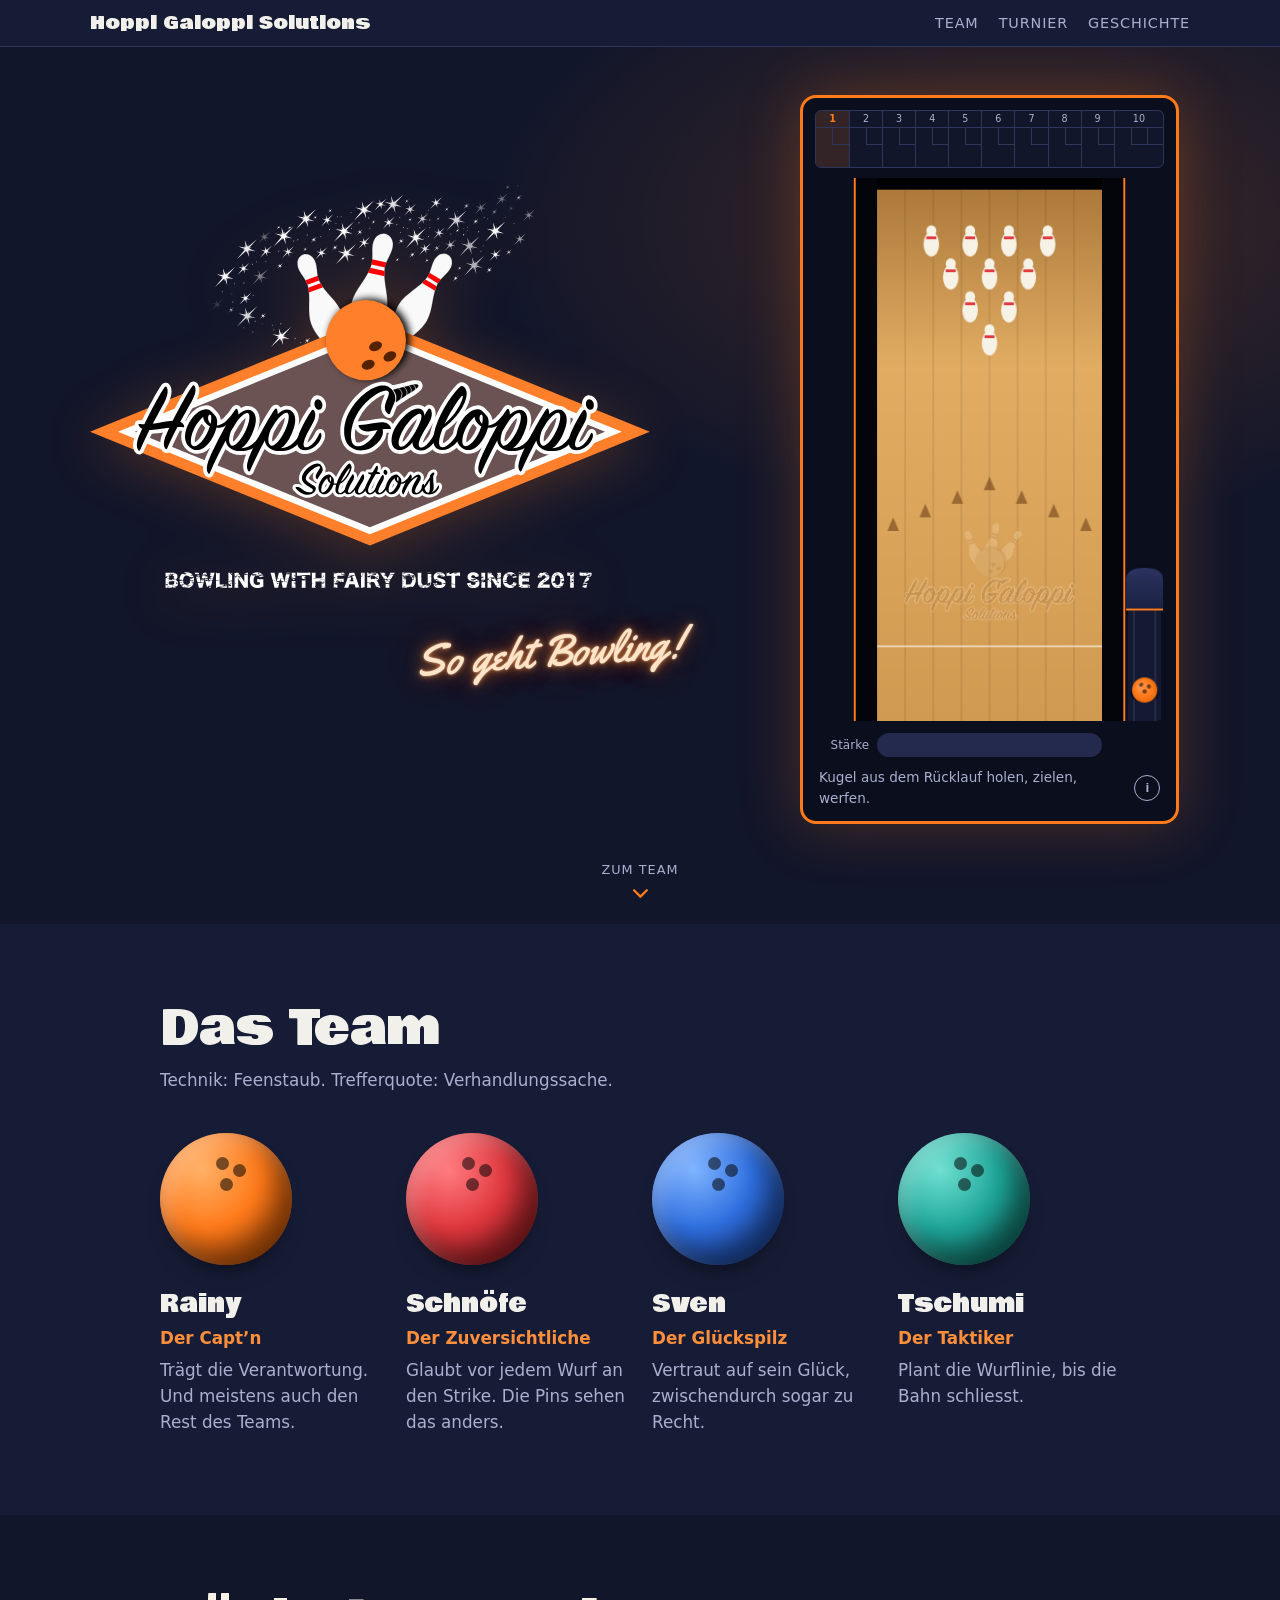
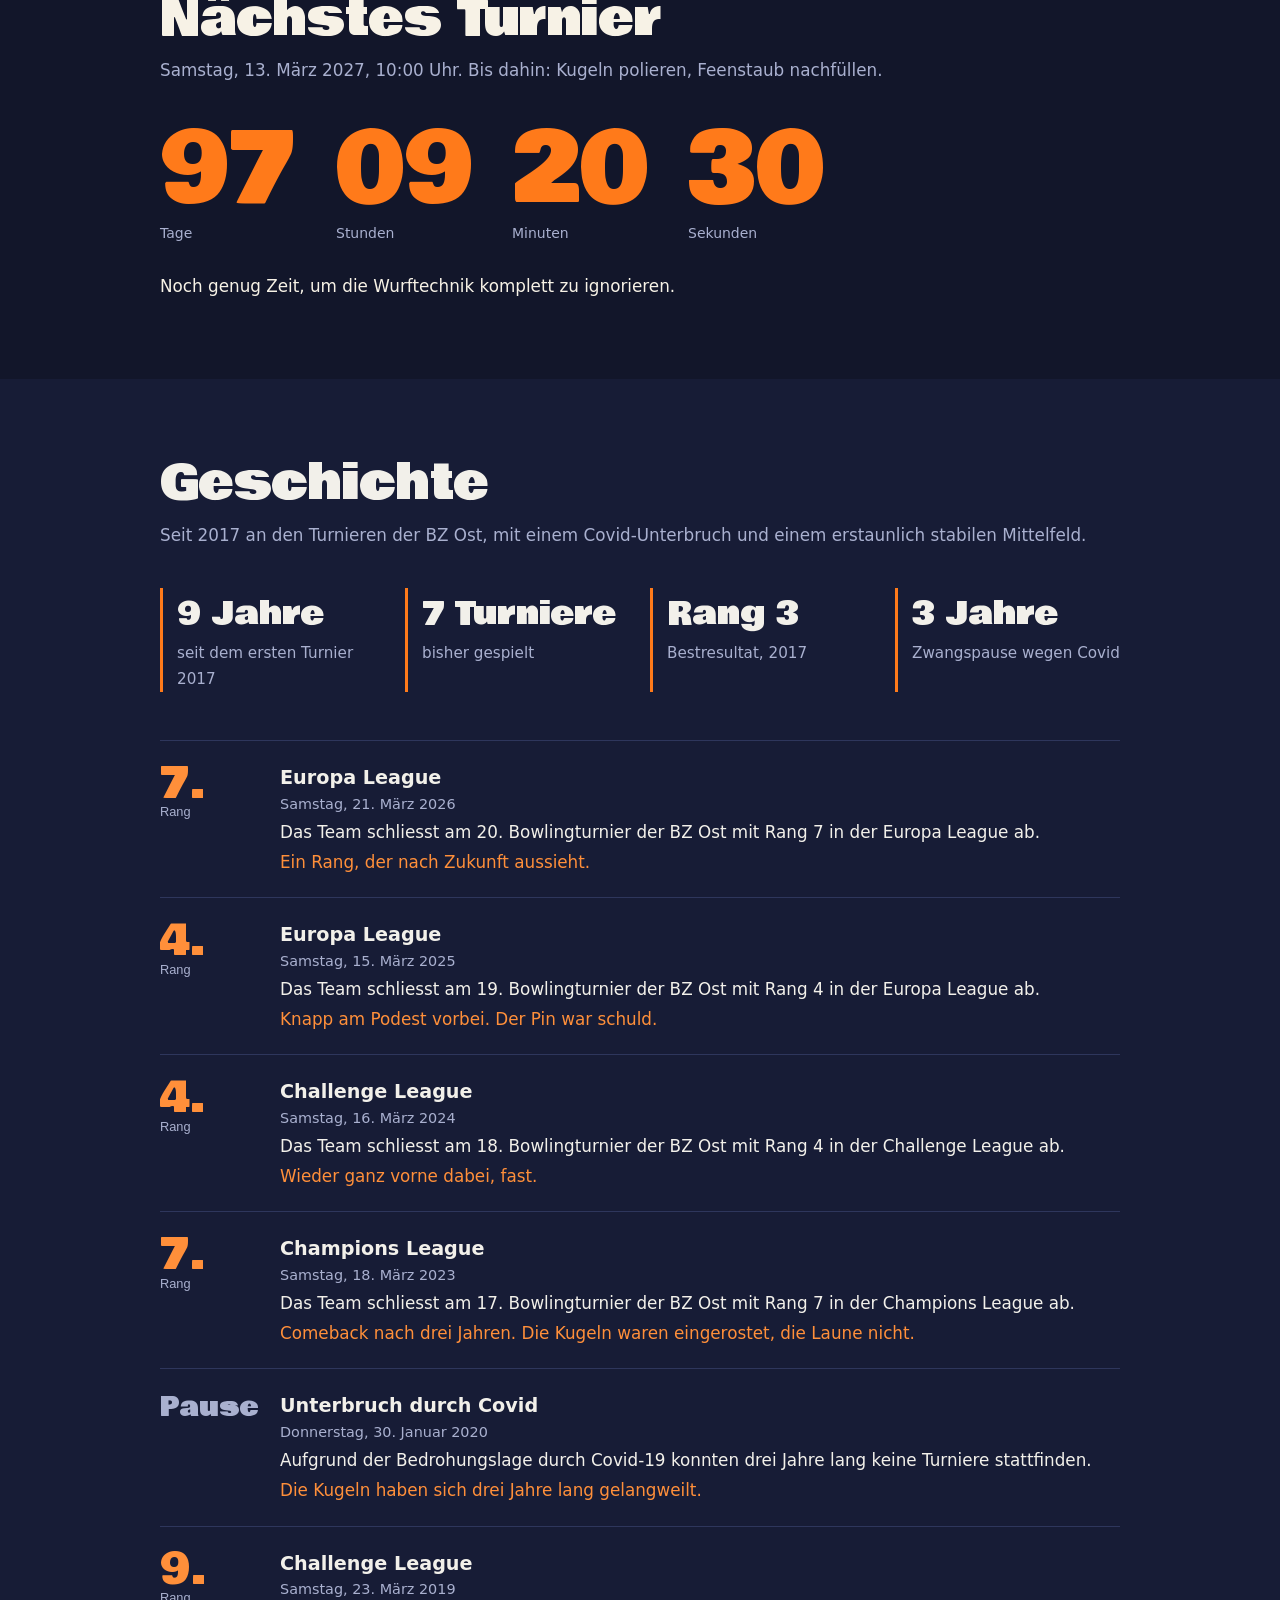
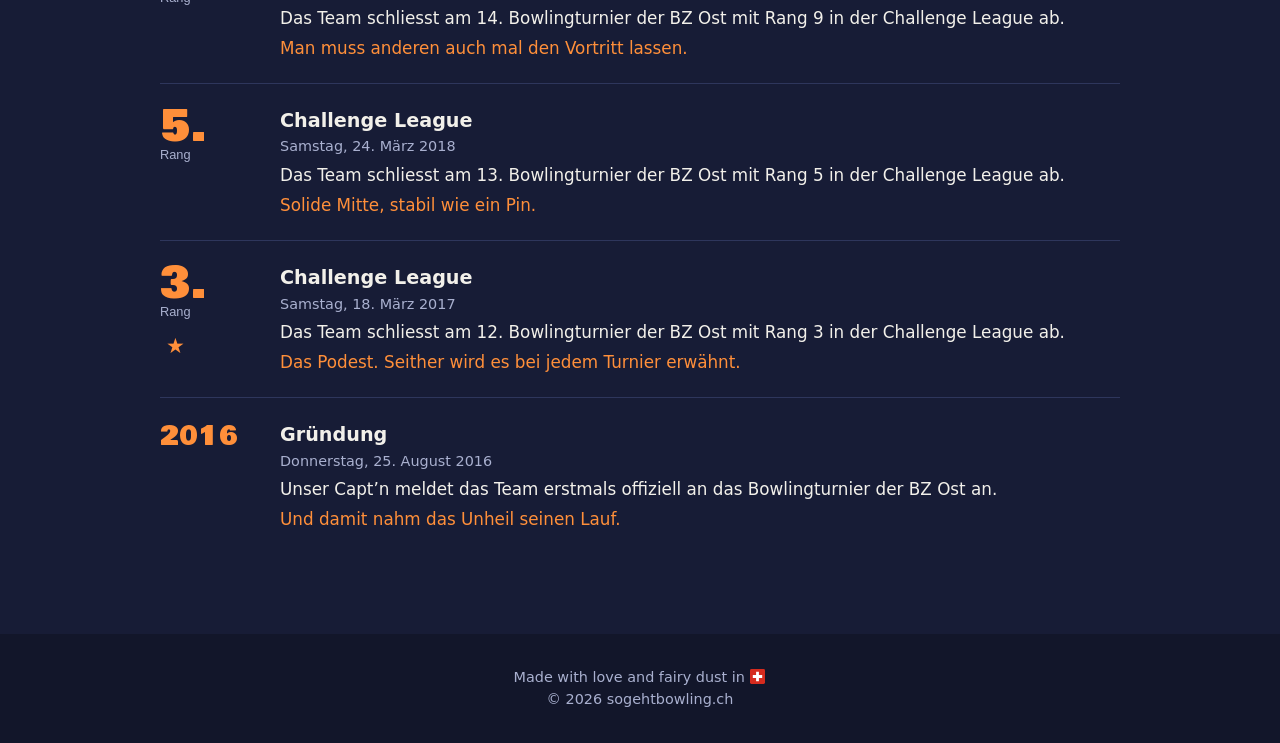
==== commit 1112bdf9: "fix(logo): add version parameter to logo URL To prevent caching issues with the lane logo on mobile " ====
--- a/index.html
+++ b/index.html
@@ -10,7 +10,7 @@
 <link rel="preload" href="assets/fonts/SpaceGrotesk-VariableFont_wght.ttf" as="font" type="font/ttf" crossorigin>
 <link rel="preload" href="assets/fonts/Yellowtail-Regular.ttf" as="font" type="font/ttf" crossorigin>
 <meta name="description" content="Hoppi Galoppi Solutions: das Hobby-Bowlingteam mit Feenstaub. Seit 2017 an den Turnieren der BZ Ost.">
-<link rel="icon" href="assets/logo.svg" type="image/svg+xml">
+<link rel="icon" href="assets/logo.svg?v=2" type="image/svg+xml">
 <link rel="stylesheet" href="css/styles.css">
 <script>if(!matchMedia('(prefers-reduced-motion:reduce)').matches)document.documentElement.classList.add('lane-off')</script>
 </head>
@@ -23,7 +23,7 @@
 <main id="top">
 <section class="hero"><div class="hg">
 <div class="lc">
-<h1 class="logo"><span class="lg"><img src="assets/logo.svg" alt="Hoppi Galoppi Solutions. Bowling with fairy dust since 2017." width="540" height="413"><i class="hornglint" aria-hidden="true"></i></span></h1>
+<h1 class="logo"><span class="lg"><img src="assets/logo.svg?v=2" alt="Hoppi Galoppi Solutions. Bowling with fairy dust since 2017." width="540" height="413"><i class="hornglint" aria-hidden="true"></i></span></h1>
 <p class="tag"><em>So geht Bowling!</em></p>
 <div class="playwrap"><button class="playbtn" type="button">Zur Bowlingbahn</button></div>
 
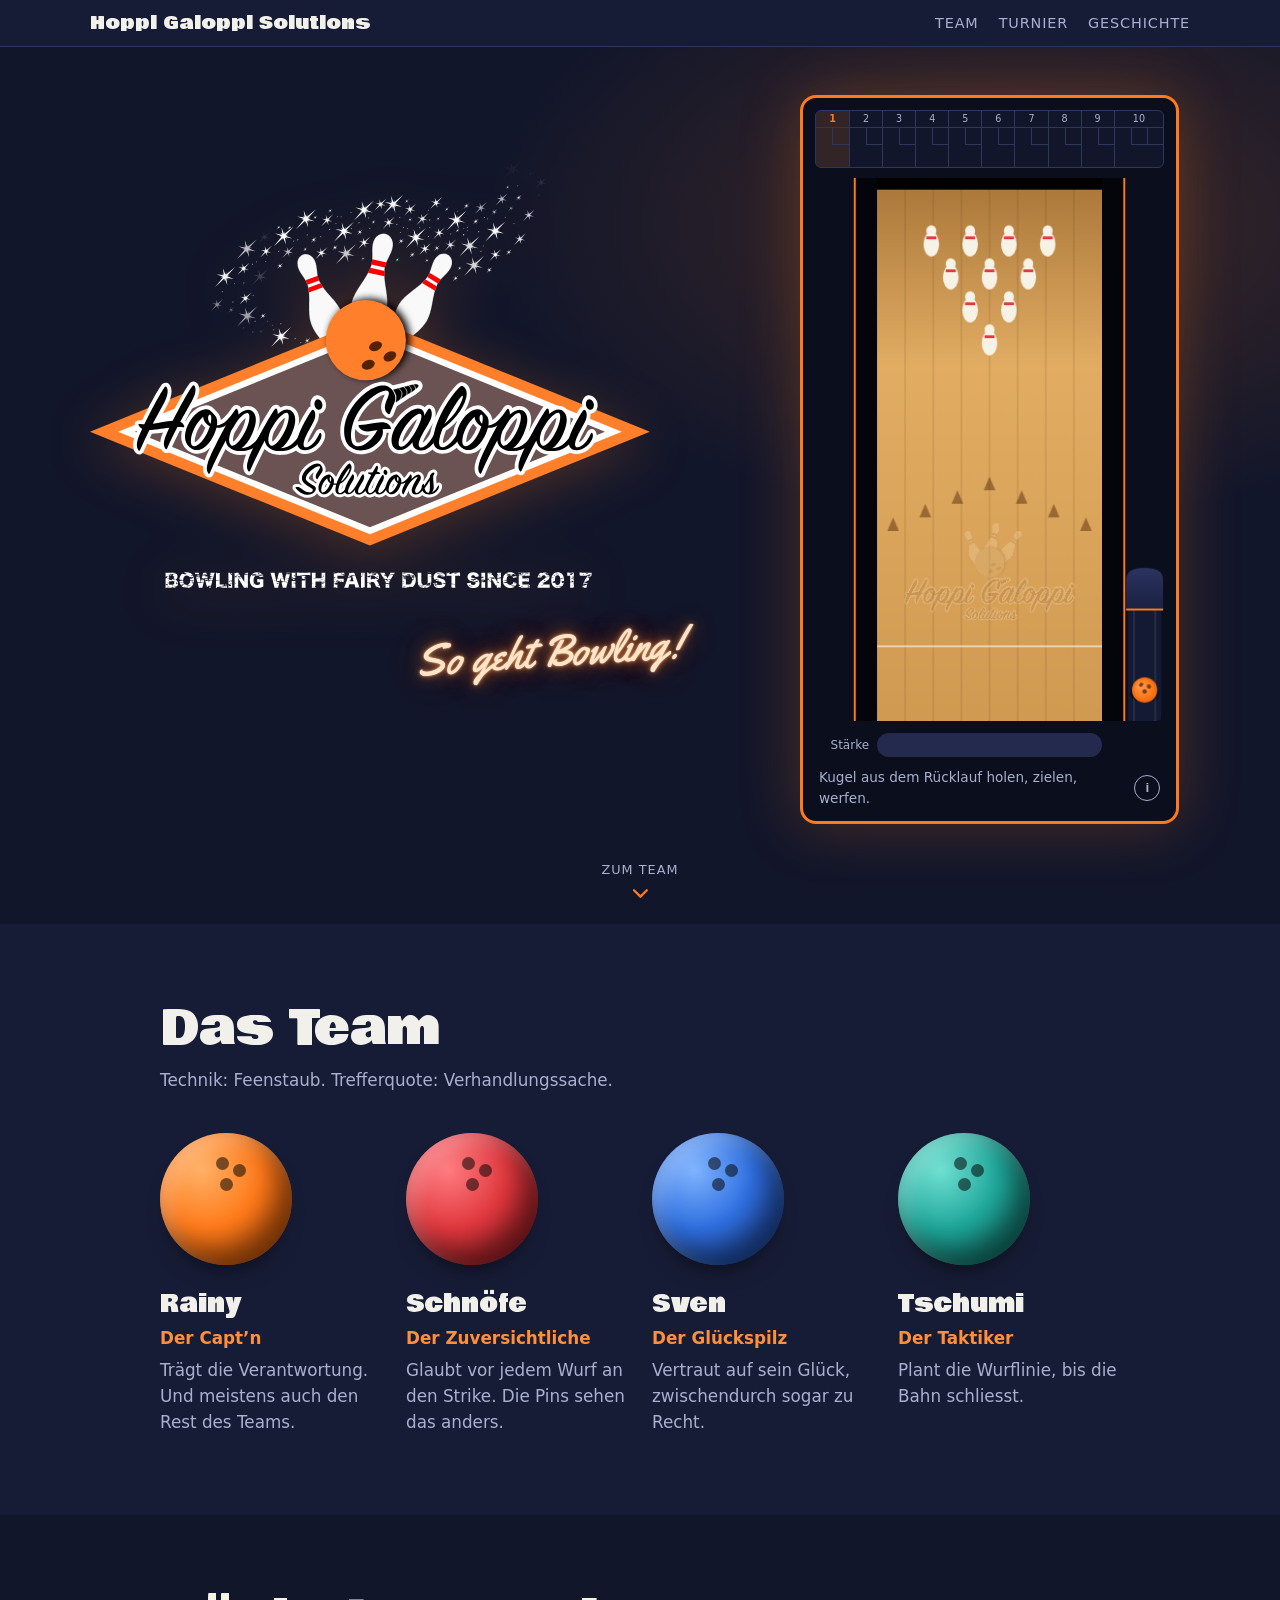
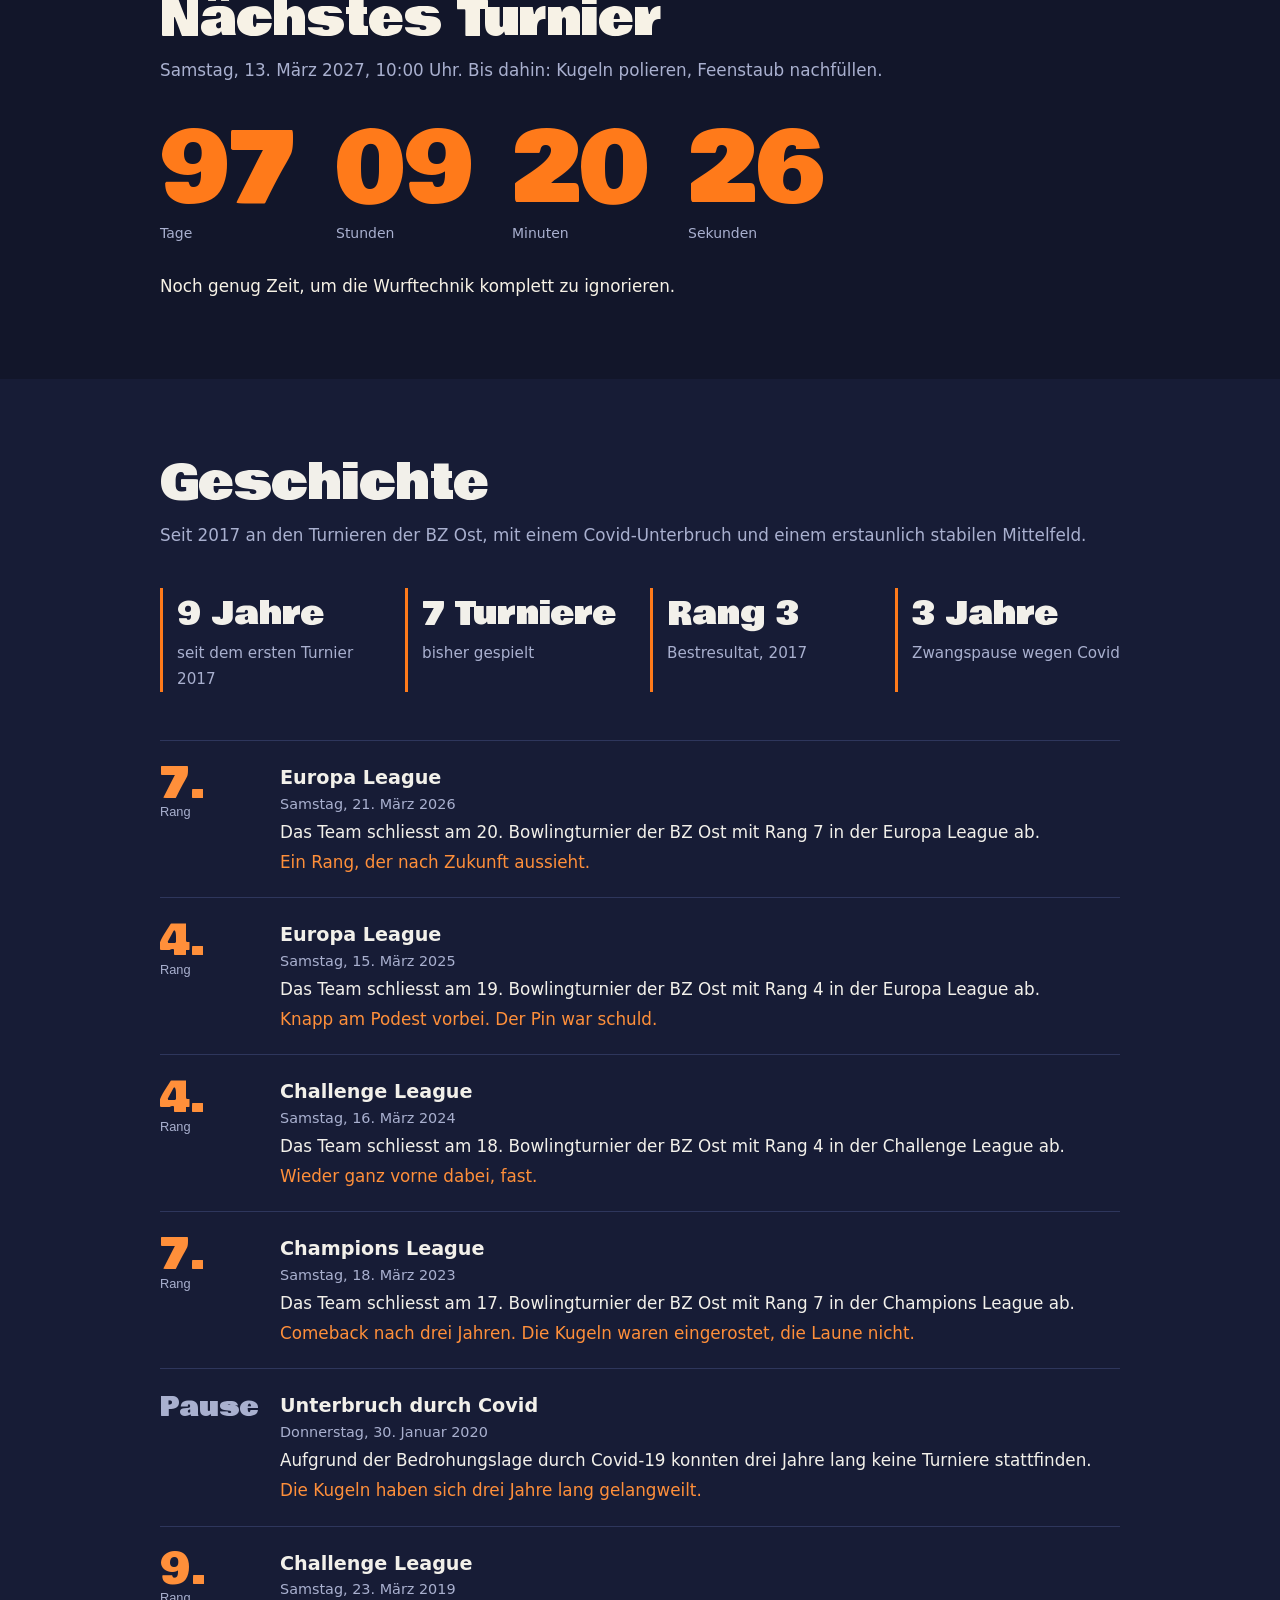
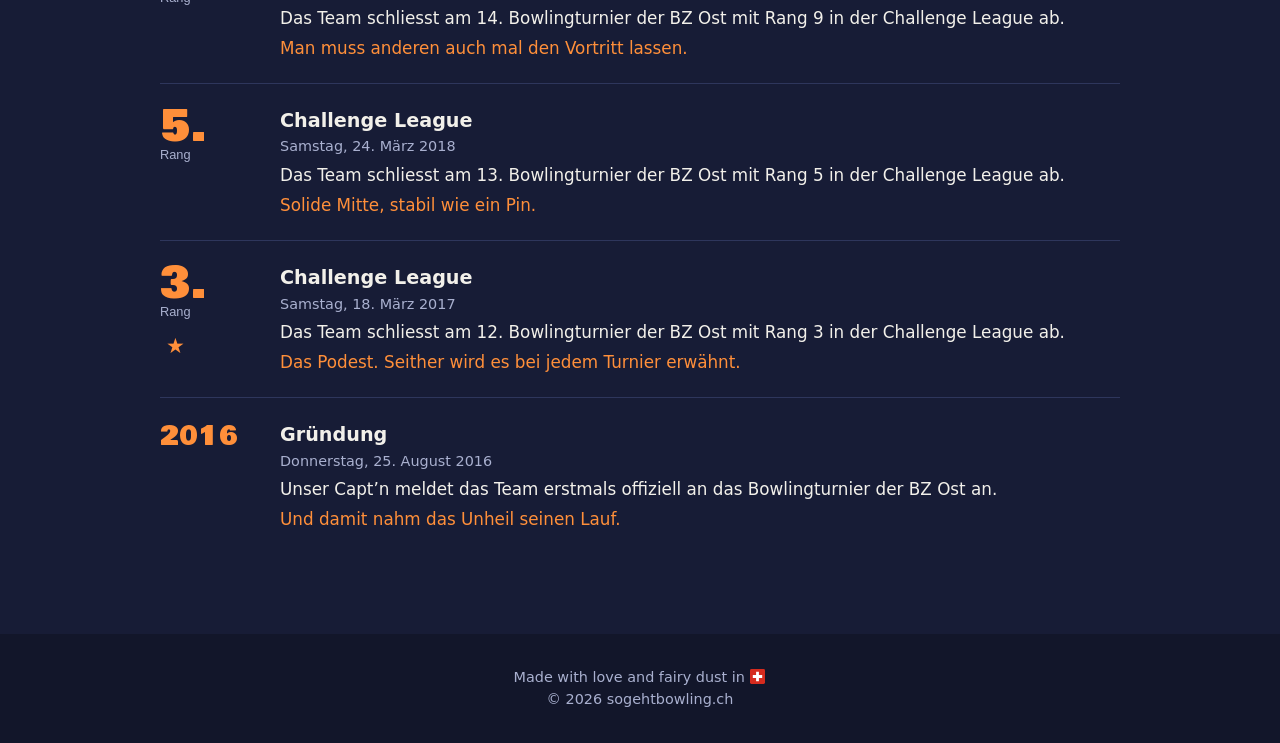
==== commit ee35d1ba: "refactor(game): remove obsolete test game modes" ====
--- a/index.html
+++ b/index.html
@@ -30,12 +30,10 @@
 </div>
 <div class="monitor">
 <div class="sheet" id="sheet" role="status" aria-label="Spielstand"></div>
-<div class="lw"><button class="xbtn" type="button" aria-label="Spiel schliessen">×</button><canvas id="lane" role="img" aria-label="Bowlingbahn: Kugel aus dem Rücklauf rechts holen, dann tippen oder klicken zum Werfen. Gespielt wird mit Maus oder Touch."></canvas><div id="pow" class="pow" aria-hidden="true"></div><div id="toast" class="toast" role="status"><b></b><span></span></div>
+<div class="lw"><button class="xbtn" type="button" aria-label="Spiel schliessen">×</button><canvas id="lane" role="img" aria-label="Bowlingbahn: Kugel aus dem Rücklauf rechts holen, dann nach vorne ziehen und loslassen zum Werfen. Gespielt wird mit Maus oder Touch."></canvas><div id="pow" class="pow" aria-hidden="true"></div><div id="toast" class="toast" role="status"><b></b><span></span></div>
 <div id="howto" class="howto" role="dialog" aria-label="Spielanleitung"><b>So wird gespielt</b><ol>
 <li><em>Kugel holen:</em> Klick auf die Kugel im Rücklauf, um sie in die Mitte fallen zu lassen - ziehen legt sie an eine gewünschte Stelle. Auf der Bahn lässt sie sich weiter verschieben, Doppeltipp bringt sie zurück in die Mitte.</li>
-<li data-mode="klassisch"><em>Zielen und werfen:</em> Dorthin drücken, wo die Kugel hin soll. Halten lässt die Stärke pendeln, im richtigen Moment loslassen. Viel Wucht zittert mehr.</li>
-<li data-mode="schleuder" hidden><em>Zielen und werfen:</em> Irgendwo auf die Bahn drücken und nach hinten ziehen wie eine Steinschleuder. Mehr Wucht zittert mehr. Loslassen wirft.</li>
-<li data-mode="schieben" hidden><em>Zielen und werfen:</em> Irgendwo auf die Bahn drücken und nach vorne ziehen, mit links und rechts die gewünschte Richtung geben. Mehr Wucht zittert mehr. Loslassen wirft.</li>
+<li><em>Zielen und werfen:</em> Irgendwo auf die Bahn drücken und nach vorne ziehen, mit links und rechts die gewünschte Richtung geben. Mehr Wucht zittert mehr. Loslassen wirft.</li>
 </ol></div></div>
 <div class="pw"><span class="lbl">Stärke</span><div class="bar"><i id="pf"></i><b id="pv"></b></div></div>
 <p class="hint"><span>Kugel aus dem Rücklauf holen, zielen, werfen.</span><button class="info" type="button" aria-expanded="false" aria-controls="howto" aria-label="Spielanleitung">i</button></p>
--- a/css/styles.css
+++ b/css/styles.css
@@ -116,7 +116,7 @@
 .howto{position:absolute;left:8px;right:8px;top:8px;z-index:6;background:rgba(11,14,28,.95);border:2px solid var(--acc);border-radius:12px;padding:12px 14px;color:var(--cream);font-size:.8rem;line-height:1.4;opacity:0;visibility:hidden;transform:translateY(-6px);transition:opacity .2s,transform .2s,visibility .2s}
 .howto.open{opacity:1;visibility:visible;transform:none}
 .howto>b{display:block;font:400 1rem/1.2 "Bowlby One","Arial Black",sans-serif;color:var(--acc);margin-bottom:6px}
-.howto ol{margin:0;padding-left:1.2em}.howto li{margin:5px 0}.howto li[hidden]{display:none}.howto em{font-style:normal;font-weight:700;color:var(--acc)}
+.howto ol{margin:0;padding-left:1.2em}.howto li{margin:5px 0}.howto em{font-style:normal;font-weight:700;color:var(--acc)}
 .scroll{position:absolute;left:50%;bottom:20px;transform:translateX(-50%);display:flex;flex-direction:column;align-items:center;gap:2px;color:var(--dim);font-size:.8rem;letter-spacing:.08em;text-transform:uppercase;text-decoration:none;transition:opacity .4s}.scroll:hover{color:var(--cream)}.scroll svg{color:var(--acc);animation:bob 1.8s ease-in-out infinite}.scroll.hide{opacity:0;pointer-events:none}@keyframes bob{0%,100%{transform:translateY(0)}50%{transform:translateY(6px)}}
 /* Team */
 .team{display:grid;grid-template-columns:repeat(auto-fit,minmax(200px,1fr));gap:40px 24px}
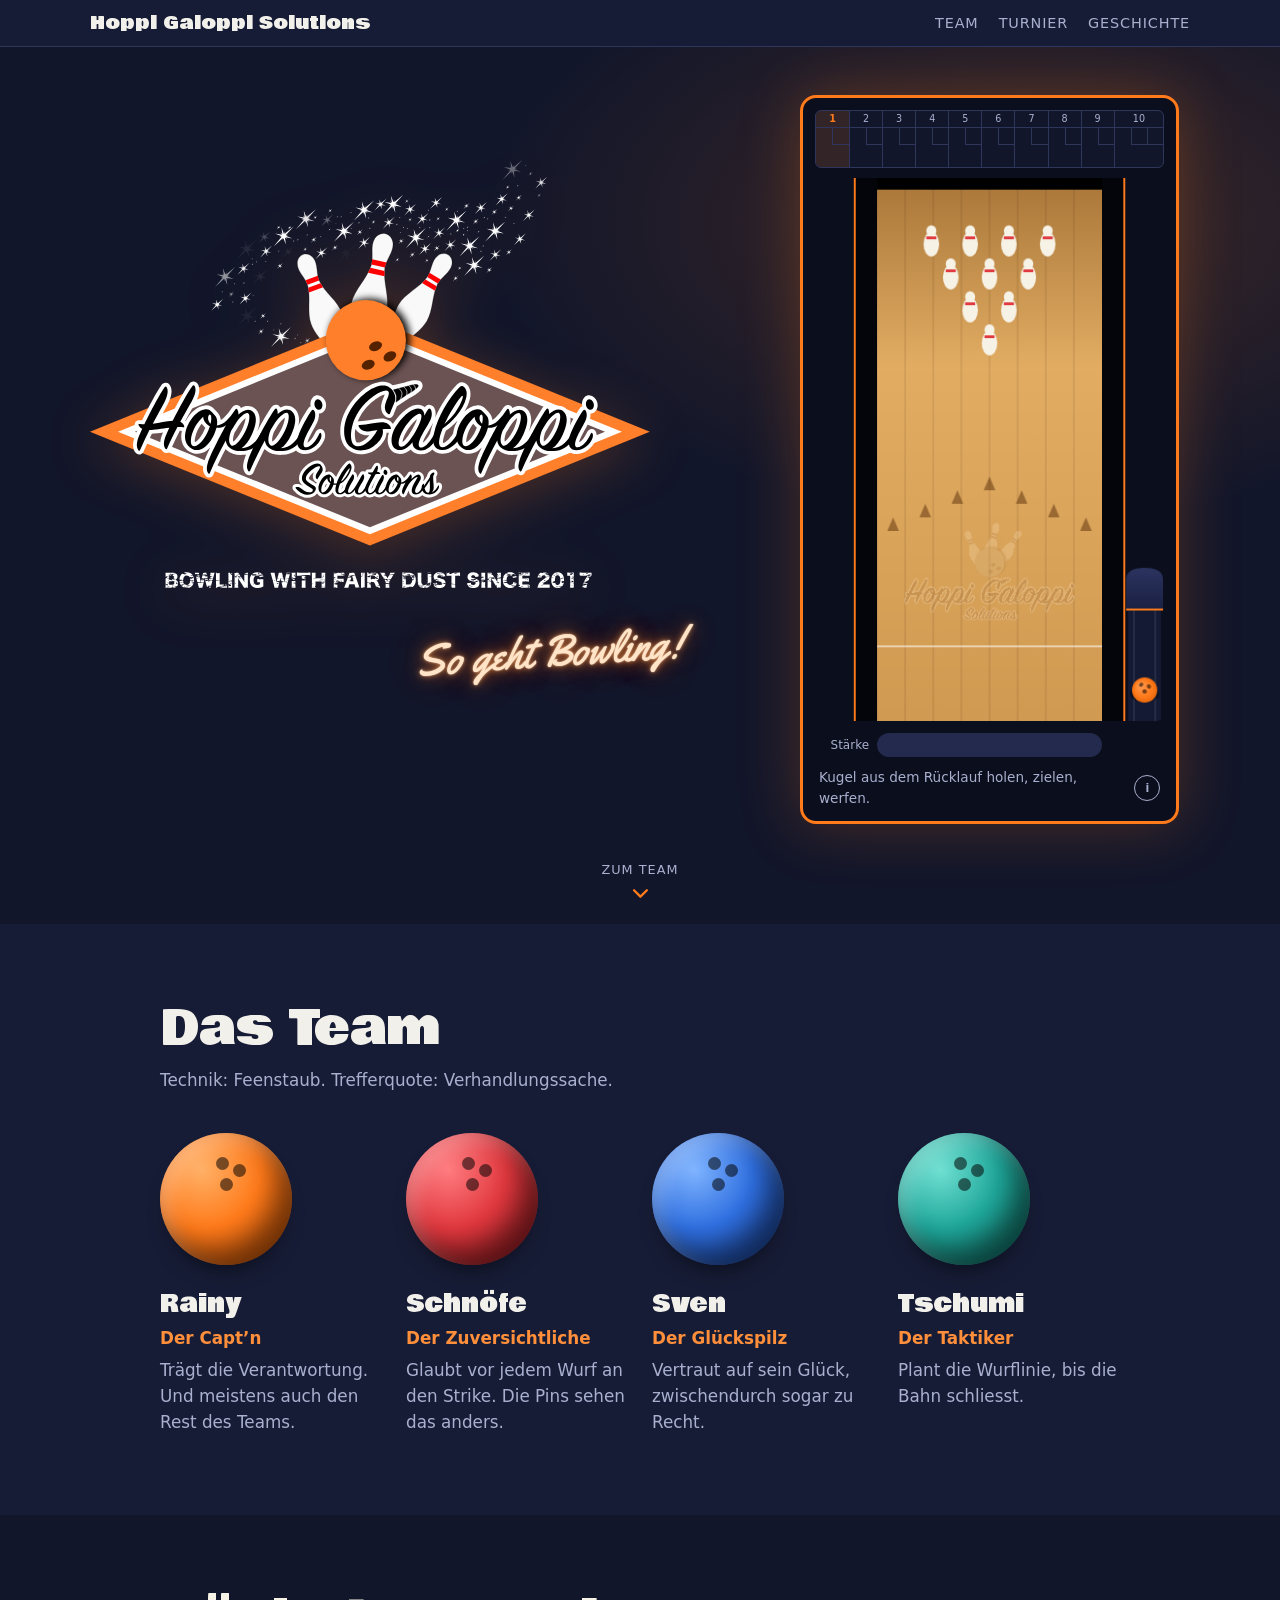
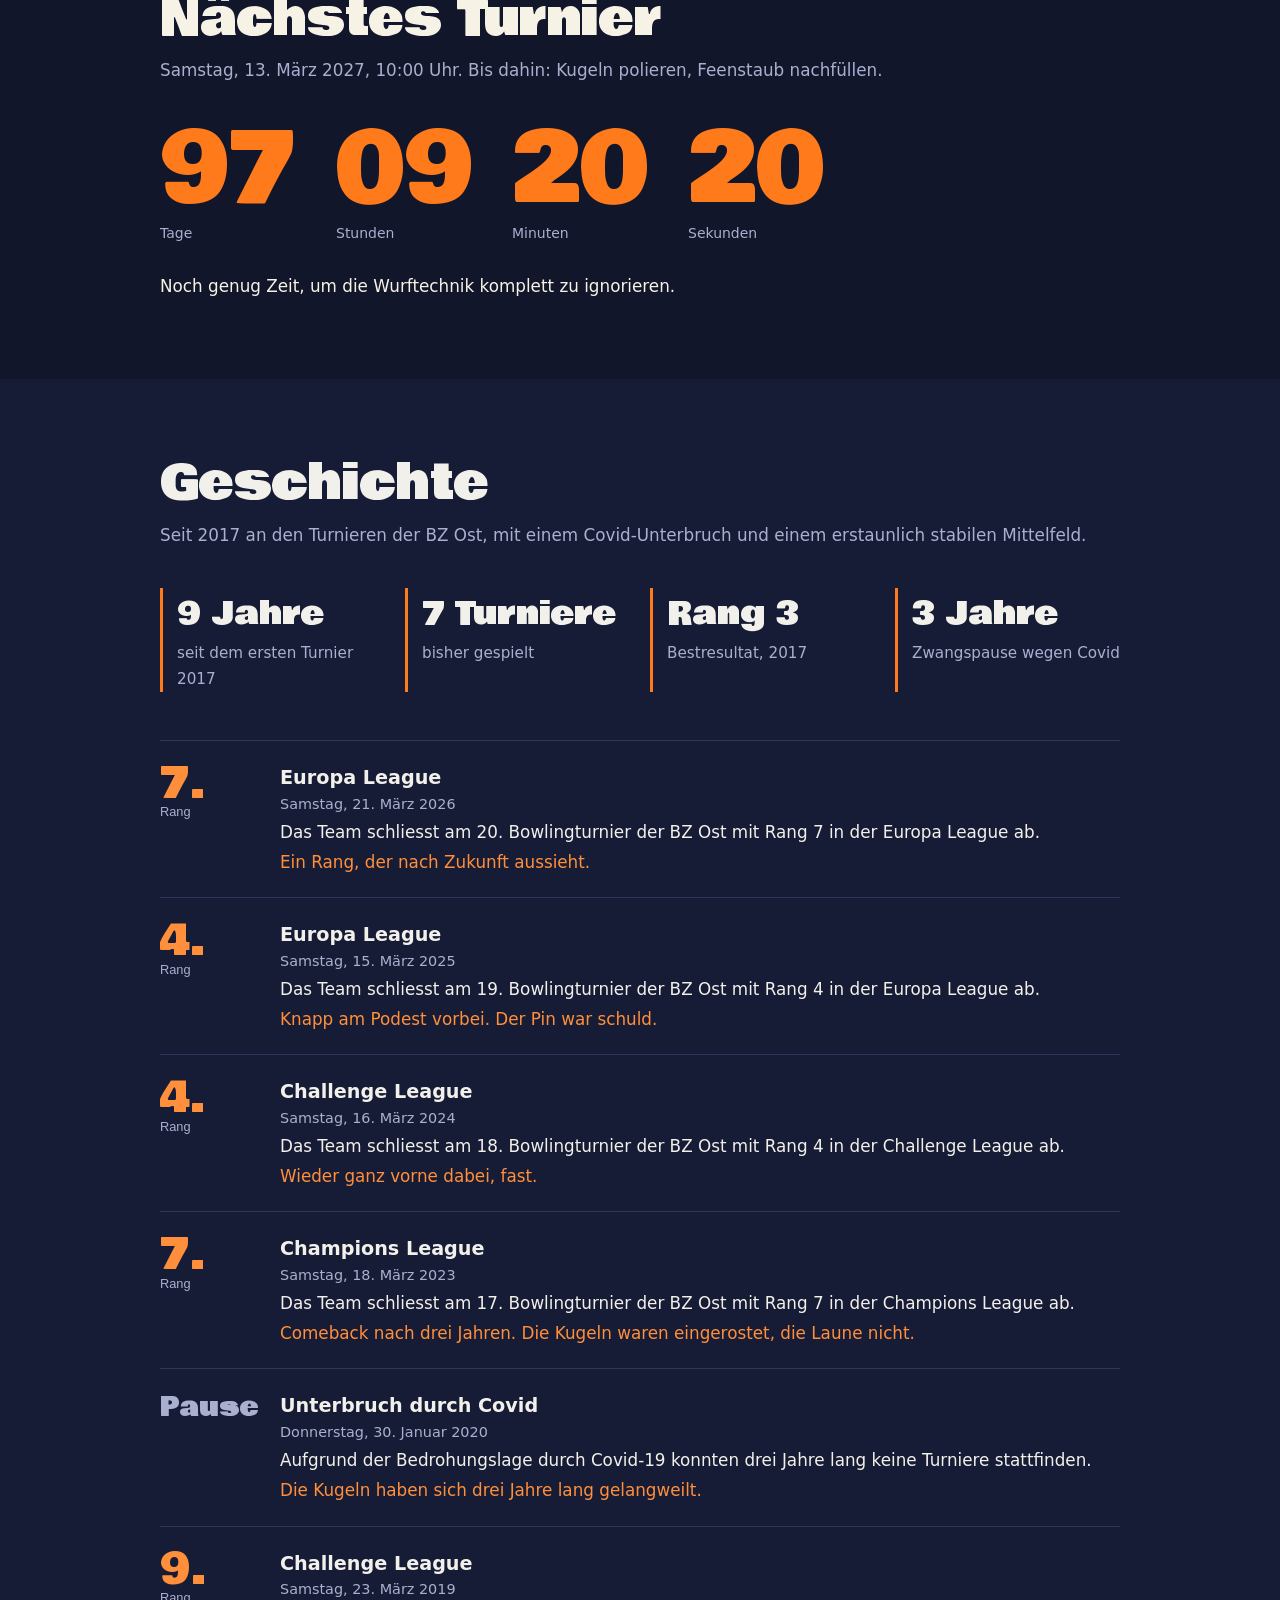
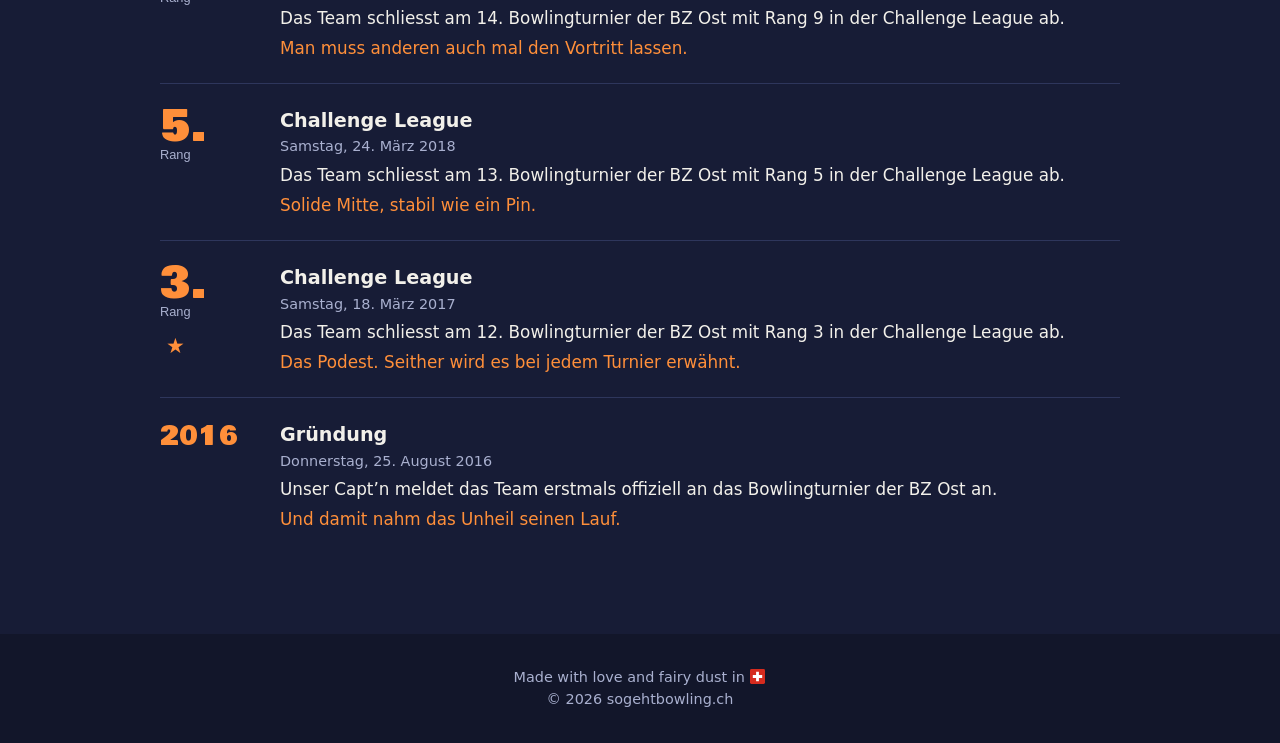
==== commit f3760b52: "feat(seo): add Open Graph preview image" ====
--- a/index.html
+++ b/index.html
@@ -11,6 +11,18 @@
 <link rel="preload" href="assets/fonts/Yellowtail-Regular.ttf" as="font" type="font/ttf" crossorigin>
 <meta name="description" content="Hoppi Galoppi Solutions: das Hobby-Bowlingteam mit Feenstaub. Seit 2017 an den Turnieren der BZ Ost.">
 <link rel="icon" href="assets/logo.svg?v=2" type="image/svg+xml">
+<!-- Vorschau beim Teilen (Open Graph, X/Twitter): Bild 1200 × 630, absolute Adressen nötig -->
+<meta property="og:type" content="website">
+<meta property="og:url" content="https://sogehtbowling.ch/">
+<meta property="og:title" content="Hoppi Galoppi Solutions Bowling Team">
+<meta property="og:description" content="Bowling with fairy dust since 2017.">
+<meta property="og:image" content="https://sogehtbowling.ch/assets/og.png?v=2">
+<meta property="og:image:width" content="1200">
+<meta property="og:image:height" content="630">
+<meta property="og:image:alt" content="Logo von Hoppi Galoppi Solutions: Bowlingkugel trifft drei Pins, darunter der Schriftzug in einer orangen Raute, umgeben von Feenstaub.">
+<meta property="og:locale" content="de_CH">
+<meta property="og:site_name" content="sogehtbowling.ch">
+<meta name="twitter:card" content="summary_large_image">
 <link rel="stylesheet" href="css/styles.css">
 <script>if(!matchMedia('(prefers-reduced-motion:reduce)').matches)document.documentElement.classList.add('lane-off')</script>
 </head>
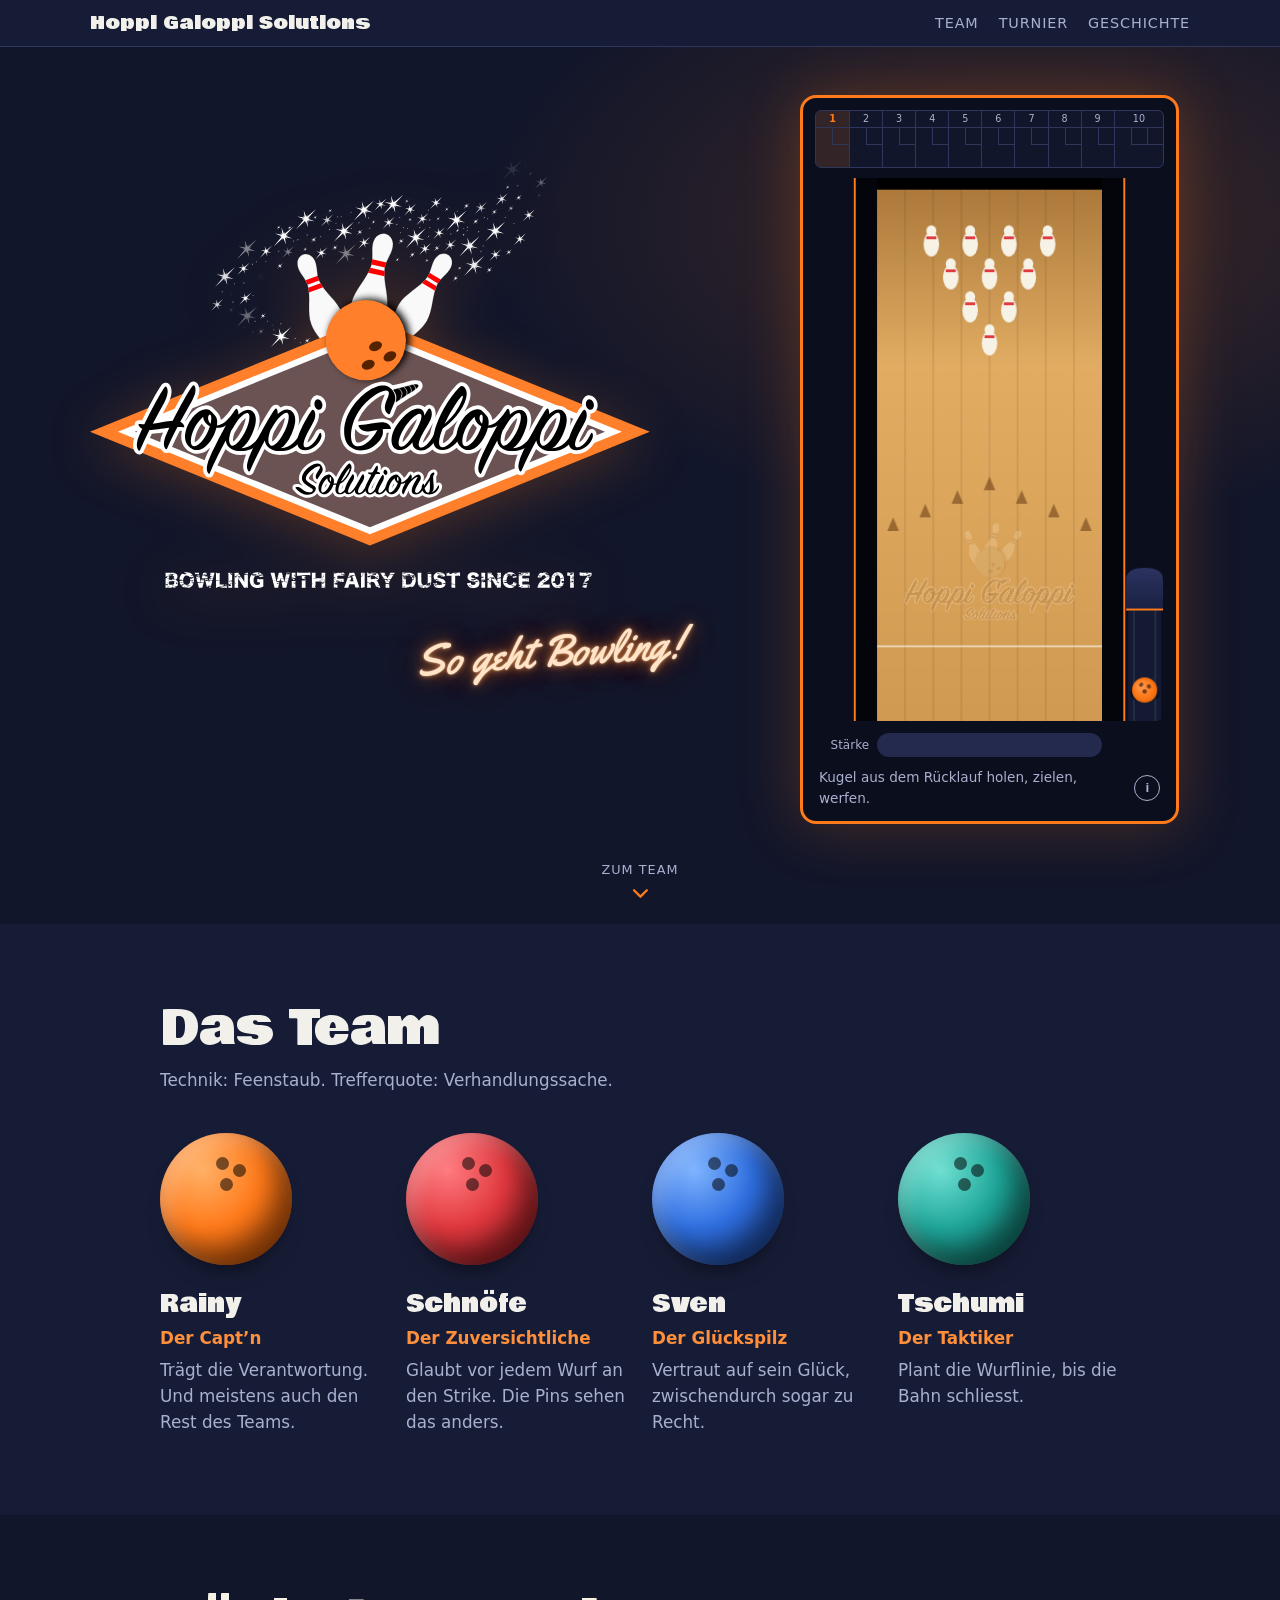
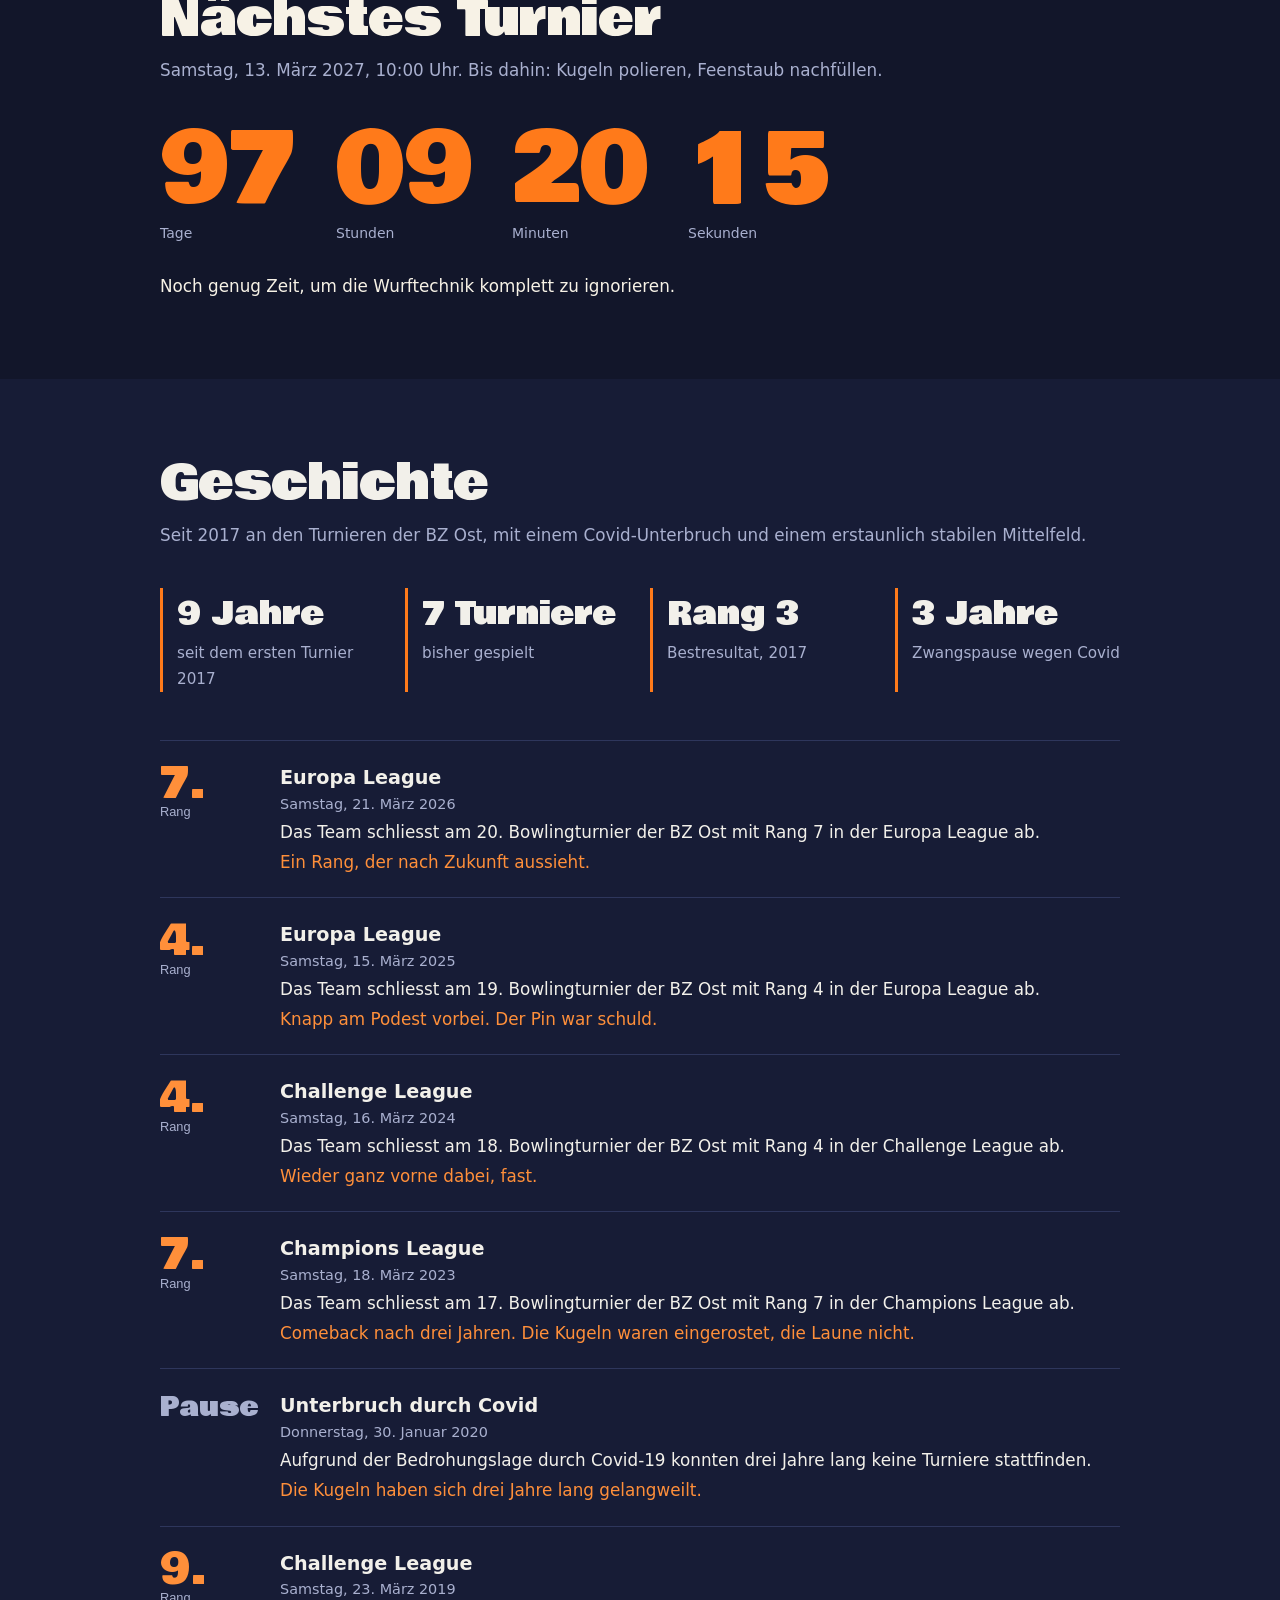
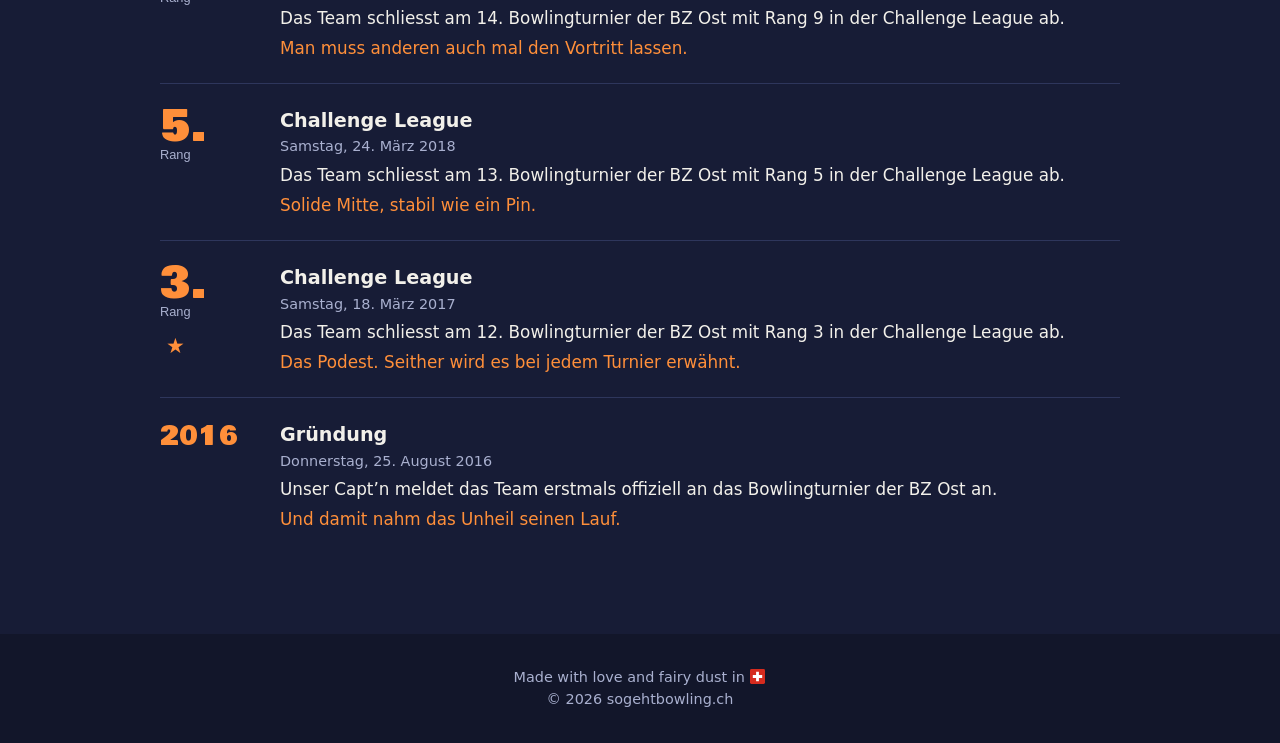
==== commit 1762cd20: "refactor: clean up code structure - game.js: move all timing and graphics constants to a settings se" ====
--- a/index.html
+++ b/index.html
@@ -3,6 +3,10 @@
 <head>
 <meta charset="utf-8">
 <meta name="viewport" content="width=device-width, initial-scale=1, viewport-fit=cover">
+<!-- Sicherheit: nur Dateien von dieser Seite. Das kleine Skript unten ist per Hash erlaubt; wer es ändert, muss den Hash
+     nachführen (node --test meldet den neuen). Inline-Styles sind erlaubt (Teamkugeln, Comic-Einblendungen). -->
+<meta http-equiv="Content-Security-Policy" content="default-src 'self'; script-src 'self' 'sha256-ziE/uYNQgAbfCmxZJjZJPwkV/LD13afWsHB6LBNH8mQ='; style-src 'self' 'unsafe-inline'; img-src 'self' blob: data:; font-src 'self'; connect-src 'self'; object-src 'none'; base-uri 'none'; form-action 'none'">
+<meta name="referrer" content="strict-origin-when-cross-origin">
 <meta name="color-scheme" content="dark">
 <meta name="theme-color" content="#171c36">
 <title>Hoppi Galoppi Solutions Bowling Team</title>
--- a/css/styles.css
+++ b/css/styles.css
@@ -104,8 +104,7 @@
 @keyframes powout{from{opacity:1;transform:translate(-50%,-50%) rotate(var(--r)) scale(1)}to{opacity:0;transform:translate(-50%,-52%) rotate(var(--r)) scale(.97)}}
 .lw.shake{animation:shk .22s linear}
 @keyframes shk{0%,100%{transform:none}20%{transform:translate(-5px,3px)}40%{transform:translate(5px,-3px)}60%{transform:translate(-3px,-2px)}80%{transform:translate(3px,2px)}}
-.toast.low{top:82%}.toast.low b{display:none}
-.toast{position:absolute;left:50%;top:50%;width:64%;transform:translate(-50%,-50%) scale(.8);text-align:center;background:rgba(11,14,28,.9);border:2px solid var(--acc);border-radius:14px;padding:12px 14px;pointer-events:none;opacity:0;transition:opacity .25s,transform .25s;color:var(--cream)}.toast.on{opacity:1;transform:translate(-50%,-50%) scale(1)}.toast.wait{pointer-events:auto;cursor:pointer}.toast b{display:block;font:400 1.5rem/1.1 "Bowlby One","Arial Black",sans-serif;color:var(--acc)}.toast span{display:block;font-size:.9rem;margin-top:6px}
+.toast{position:absolute;left:50%;top:50%;width:64%;transform:translate(-50%,-50%) scale(.8);text-align:center;background:rgba(11,14,28,.9);border:2px solid var(--acc);border-radius:14px;padding:12px 14px;pointer-events:none;opacity:0;transition:opacity .25s,transform .25s;color:var(--cream)}.toast.on{opacity:1;transform:translate(-50%,-50%) scale(1)}.toast b{display:block;font:400 1.5rem/1.1 "Bowlby One","Arial Black",sans-serif;color:var(--acc)}.toast span{display:block;font-size:.9rem;margin-top:6px}
 button{font:700 1rem "Space Grotesk",sans-serif;background:var(--acc);color:#1b1206;border:0;border-radius:999px;padding:10px 22px;cursor:pointer}
 button:disabled{opacity:.45;cursor:default}
 .playwrap,.xbtn{display:none}
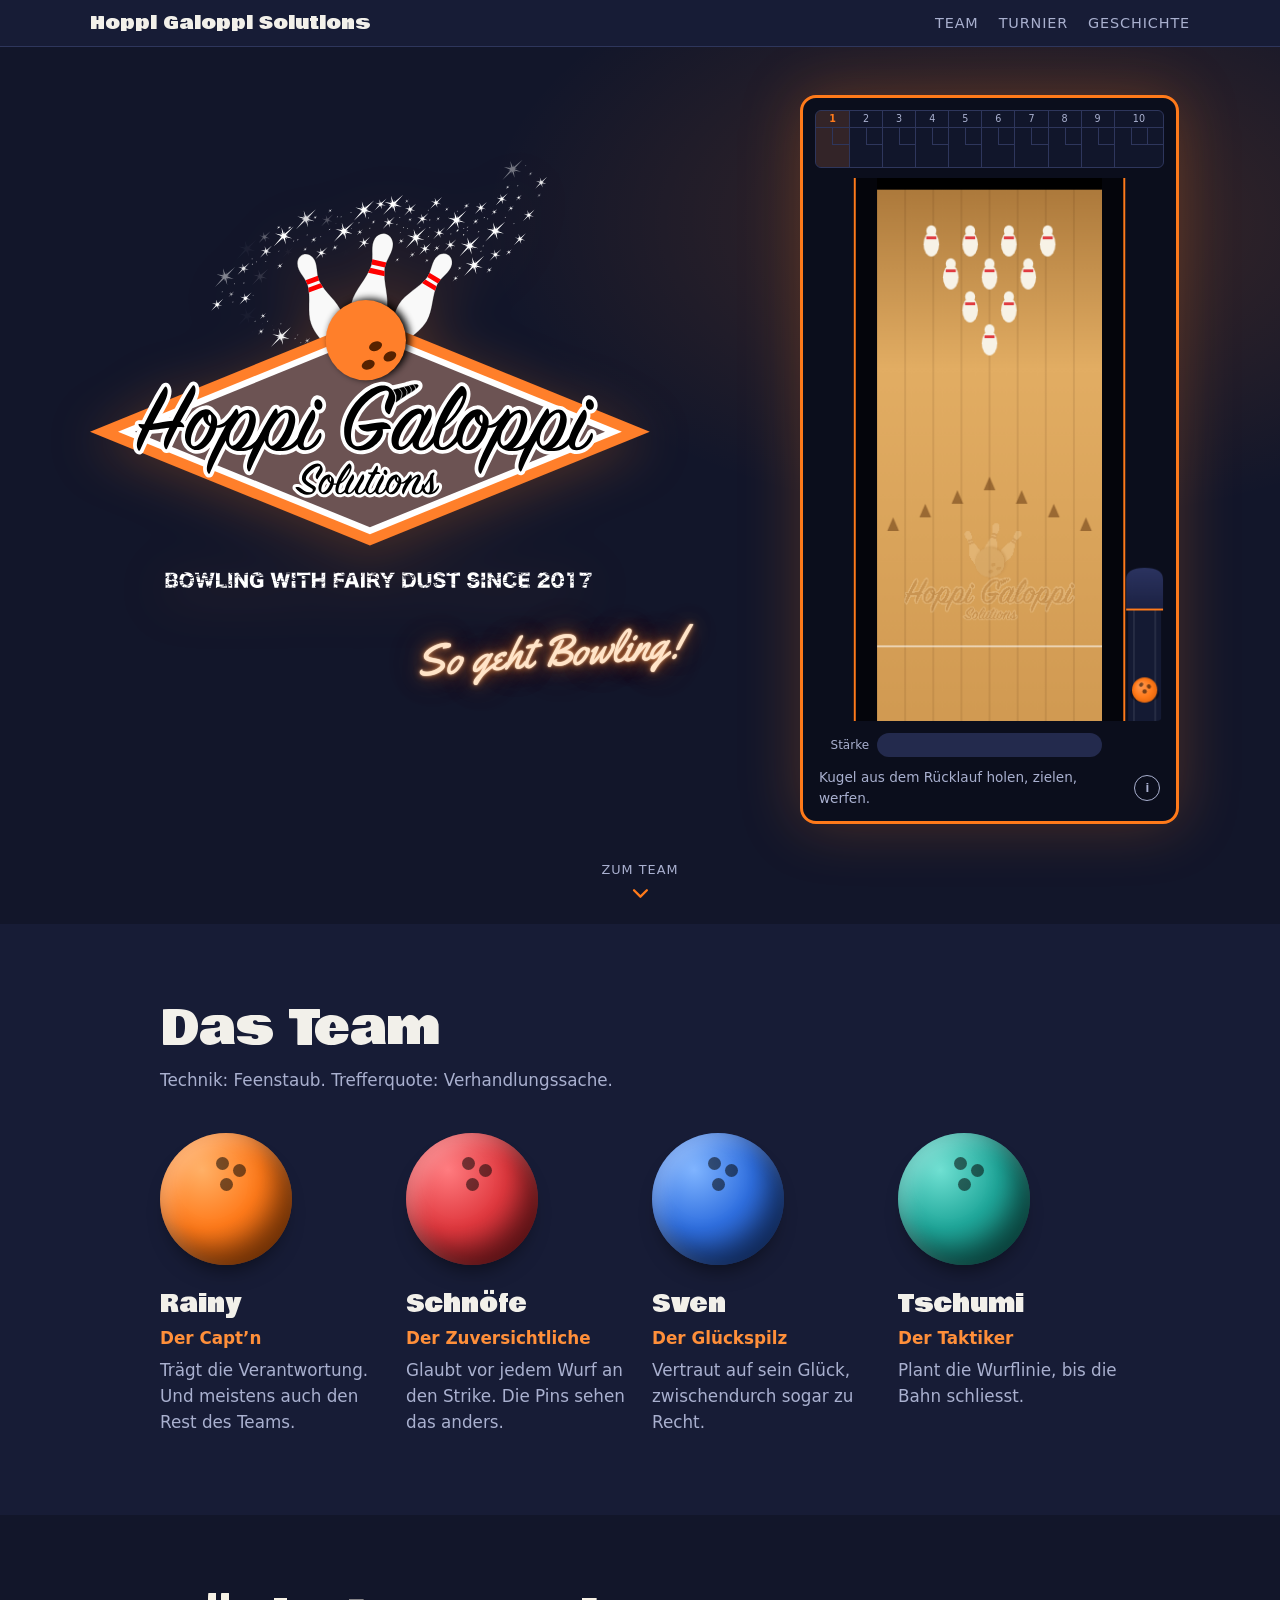
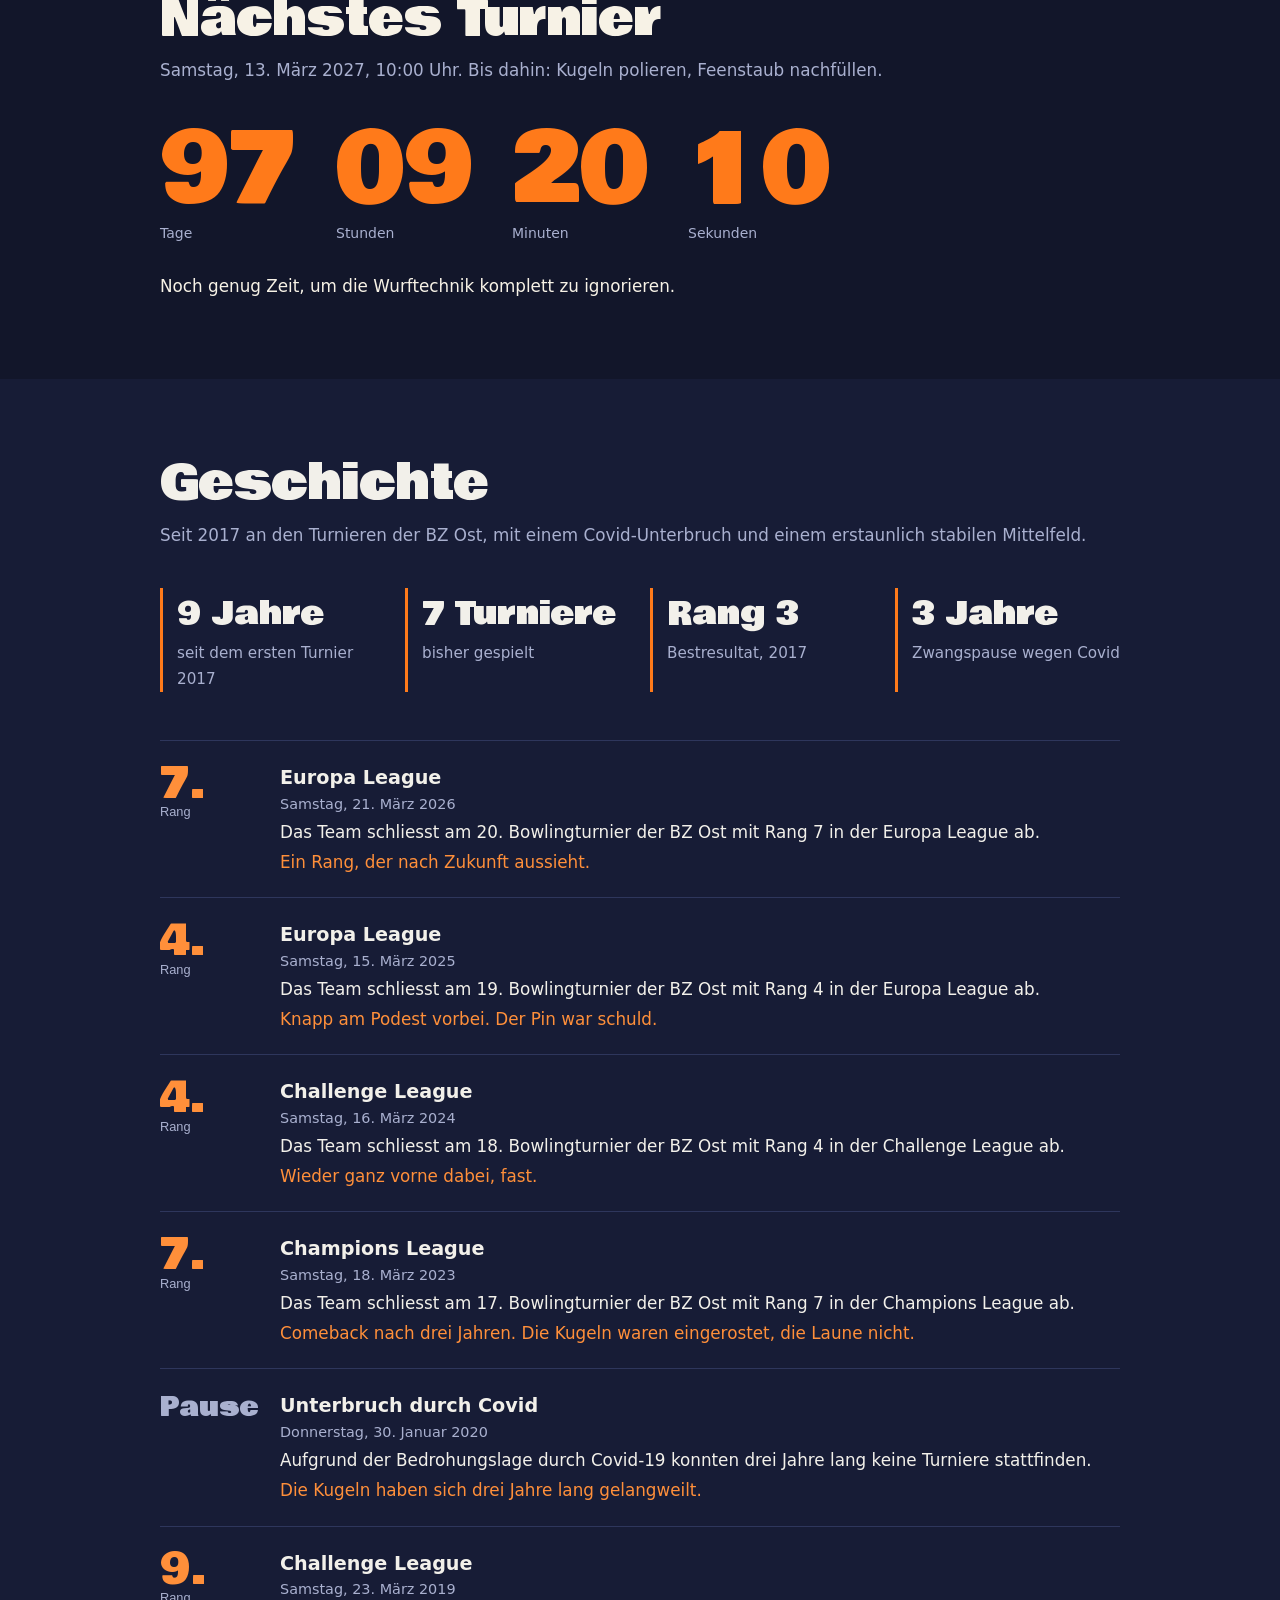
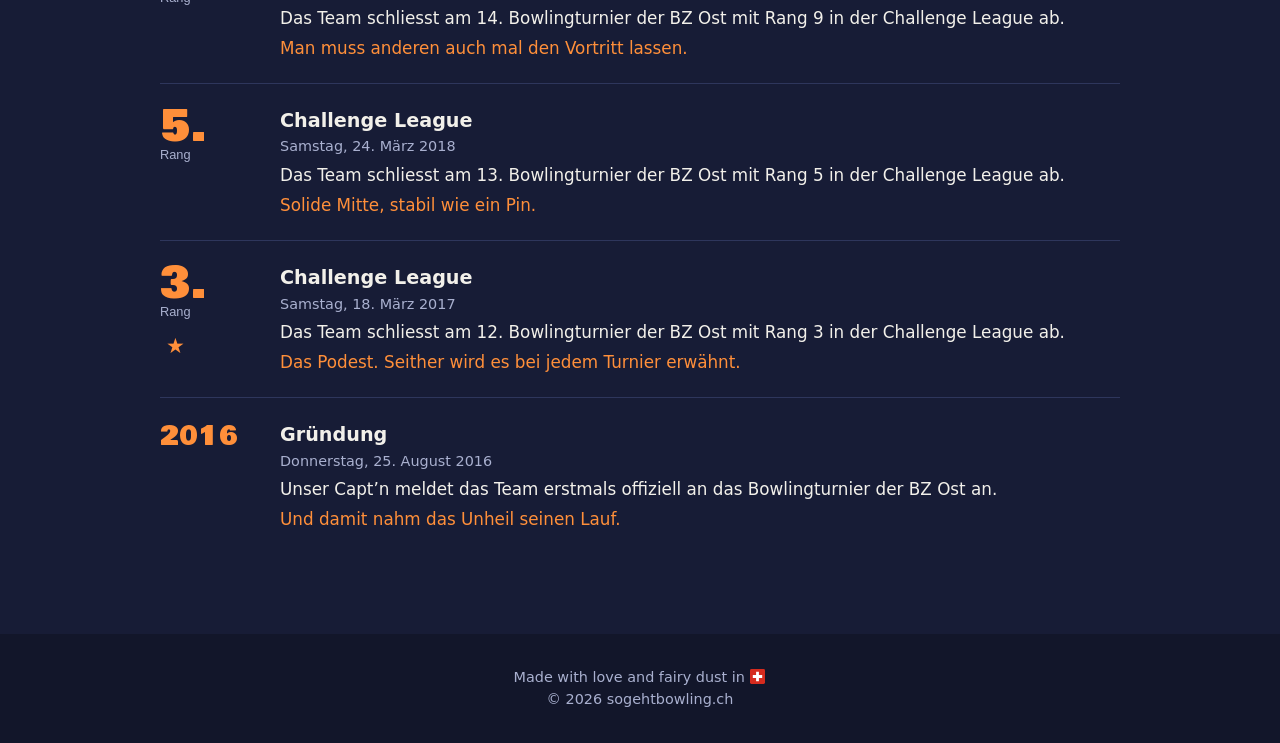
==== commit 1779f293: "feat(game): add personal best and result share - Remember the personal best score in localStorage; b" ====
--- a/index.html
+++ b/index.html
@@ -46,7 +46,7 @@
 </div>
 <div class="monitor">
 <div class="sheet" id="sheet" role="status" aria-label="Spielstand"></div>
-<div class="lw"><button class="xbtn" type="button" aria-label="Spiel schliessen">×</button><canvas id="lane" role="img" aria-label="Bowlingbahn: Kugel aus dem Rücklauf rechts holen, dann nach vorne ziehen und loslassen zum Werfen. Gespielt wird mit Maus oder Touch."></canvas><div id="pow" class="pow" aria-hidden="true"></div><div id="toast" class="toast" role="status"><b></b><span></span></div>
+<div class="lw"><button class="xbtn" type="button" aria-label="Spiel schliessen">×</button><canvas id="lane" role="img" aria-label="Bowlingbahn: Kugel aus dem Rücklauf rechts holen, dann nach vorne ziehen und loslassen zum Werfen. Gespielt wird mit Maus oder Touch."></canvas><div id="pow" class="pow" aria-hidden="true"></div><div id="toast" class="toast" role="status"><b></b><span></span></div><button id="share" class="share" type="button" hidden>Teilen</button>
 <div id="howto" class="howto" role="dialog" aria-label="Spielanleitung"><b>So wird gespielt</b><ol>
 <li><em>Kugel holen:</em> Klick auf die Kugel im Rücklauf, um sie in die Mitte fallen zu lassen - ziehen legt sie an eine gewünschte Stelle. Auf der Bahn lässt sie sich weiter verschieben, Doppeltipp bringt sie zurück in die Mitte.</li>
 <li><em>Zielen und werfen:</em> Irgendwo auf die Bahn drücken und nach vorne ziehen, mit links und rechts die gewünschte Richtung geben. Mehr Wucht zittert mehr. Loslassen wirft.</li>
@@ -81,6 +81,7 @@
 <script src="js/site.js" defer></script>
 <script src="js/rules.js" defer></script>
 <script src="js/comics.js" defer></script>
+<script src="js/share.js" defer></script>
 <script src="js/physics.js" defer></script>
 <script src="js/game.js" defer></script>
 </body>
--- a/css/styles.css
+++ b/css/styles.css
@@ -105,6 +105,8 @@
 .lw.shake{animation:shk .22s linear}
 @keyframes shk{0%,100%{transform:none}20%{transform:translate(-5px,3px)}40%{transform:translate(5px,-3px)}60%{transform:translate(-3px,-2px)}80%{transform:translate(3px,2px)}}
 .toast{position:absolute;left:50%;top:50%;width:64%;transform:translate(-50%,-50%) scale(.8);text-align:center;background:rgba(11,14,28,.9);border:2px solid var(--acc);border-radius:14px;padding:12px 14px;pointer-events:none;opacity:0;transition:opacity .25s,transform .25s;color:var(--cream)}.toast.on{opacity:1;transform:translate(-50%,-50%) scale(1)}.toast b{display:block;font:400 1.5rem/1.1 "Bowlby One","Arial Black",sans-serif;color:var(--acc)}.toast span{display:block;font-size:.9rem;margin-top:6px}
+.lw>.share{position:absolute;left:50%;top:79%;transform:translateX(-50%);z-index:4;padding:8px 22px;font-size:.95rem;border:2px solid #14100a;box-shadow:0 3px 0 #14100a;animation:sharein .4s ease-out .7s both}.lw>.share[hidden]{display:none}.lw>.share:active{transform:translate(-50%,2px);box-shadow:0 1px 0 #14100a}
+@keyframes sharein{from{opacity:0;transform:translate(-50%,10px)}to{opacity:1;transform:translateX(-50%)}}
 button{font:700 1rem "Space Grotesk",sans-serif;background:var(--acc);color:#1b1206;border:0;border-radius:999px;padding:10px 22px;cursor:pointer}
 button:disabled{opacity:.45;cursor:default}
 .playwrap,.xbtn{display:none}
@@ -150,4 +152,4 @@
 .hist li.pause .rk{color:var(--mute)}.hist li.pause .rk,.hist li.gr .rk{font-size:1.6rem;line-height:1.4}
 footer{background:var(--night);color:var(--dim);text-align:center;padding:32px 20px;font-size:.9rem}
 @media (max-width:820px){.hg{grid-template-columns:1fr;gap:64px}.wrap{padding:56px 20px}.hero::before{display:none}.lg{margin:0 auto}.tag{text-align:center;margin-left:auto;margin-right:auto}.monitor{max-width:min(380px,calc(40vh + 30px));max-width:min(380px,calc(40svh + 30px))}.lc{width:min(88%,520px);margin:0 auto;container-type:inline-size}h1.logo{transform:none}.tag em{font-size:9cqw;transform:translate(24%,-8cqw) rotate(-4deg)}.hg.intro .monitor{transform:none}.tag{margin-top:16.8cqw}.hg.intro .monitor{opacity:1;visibility:visible}.playwrap{display:block;text-align:center;margin-top:16cqw}.playbtn{background:transparent;color:var(--dim);border:1px solid rgba(255,255,255,.22);font-weight:500;font-size:.85rem;padding:8px 20px}.hg.intro .playwrap{opacity:0;pointer-events:none}.hg.go .playwrap{transition:opacity 1s ease .7s}/* Spiel im Vollbild: Breite aus der Höhe; 173px = Tafel, Stärkebalken, Hinweis (bis zwei Zeilen) und Ränder; der Schliessen-Knopf liegt oben rechts auf der Bahn-Grafik, mittig im dunklen Streifen neben der Bahn (x 320–360 von 360, Mitte 94.44 %) */.monitor{display:none;flex-direction:column;justify-content:center;position:fixed;inset:0;z-index:30;max-width:none;width:auto;border:0;border-radius:0;box-shadow:none;background:var(--night);overflow:auto;padding:calc(env(safe-area-inset-top,0px) + 12px) 12px calc(env(safe-area-inset-bottom,0px) + 12px);--cw:min(100%,calc((100svh - env(safe-area-inset-top,0px) - env(safe-area-inset-bottom,0px) - 173px)*.6429))}.monitor>.sheet{margin-bottom:8px}.monitor>.pw{margin-top:10px}.monitor>.hint{margin-top:8px}body.play{overflow:hidden}body.play .monitor{display:flex}.monitor>*{width:var(--cw);align-self:center}.monitor>.pw{width:calc(var(--cw)*.6444)}.lw>.xbtn{display:grid;place-items:center;position:absolute;top:8px;left:94.44%;transform:translateX(-50%);z-index:5;width:max(24px,calc(11.11% - 8px));height:auto;aspect-ratio:1;padding:0;font-size:1.05rem;line-height:1;background:rgba(11,14,28,.6);color:var(--cream);border:1px solid var(--dim);border-radius:50%}.lw>.xbtn::after{content:"";position:absolute;inset:-10px}.stats div{container-type:inline-size}.stats b{font-size:min(2rem,13cqw);white-space:nowrap}}
-@media (prefers-reduced-motion:reduce){.hornglint{animation:none}.burger span,.burger span::before,.burger span::after{transition:none}.pow svg,.pow .pow-w,.pow .pow-t,.pow .pow-s{animation-duration:.01s;animation-delay:0s}.lw.shake{animation:none}html{scroll-behavior:auto}.ball{transition:none}.scroll svg{animation:none}.tag em,.tag em.on.zap{animation:none}.toast{transition:none}.howto{transition:none}}
+@media (prefers-reduced-motion:reduce){.hornglint{animation:none}.lw>.share{animation:none}.burger span,.burger span::before,.burger span::after{transition:none}.pow svg,.pow .pow-w,.pow .pow-t,.pow .pow-s{animation-duration:.01s;animation-delay:0s}.lw.shake{animation:none}html{scroll-behavior:auto}.ball{transition:none}.scroll svg{animation:none}.tag em,.tag em.on.zap{animation:none}.toast{transition:none}.howto{transition:none}}
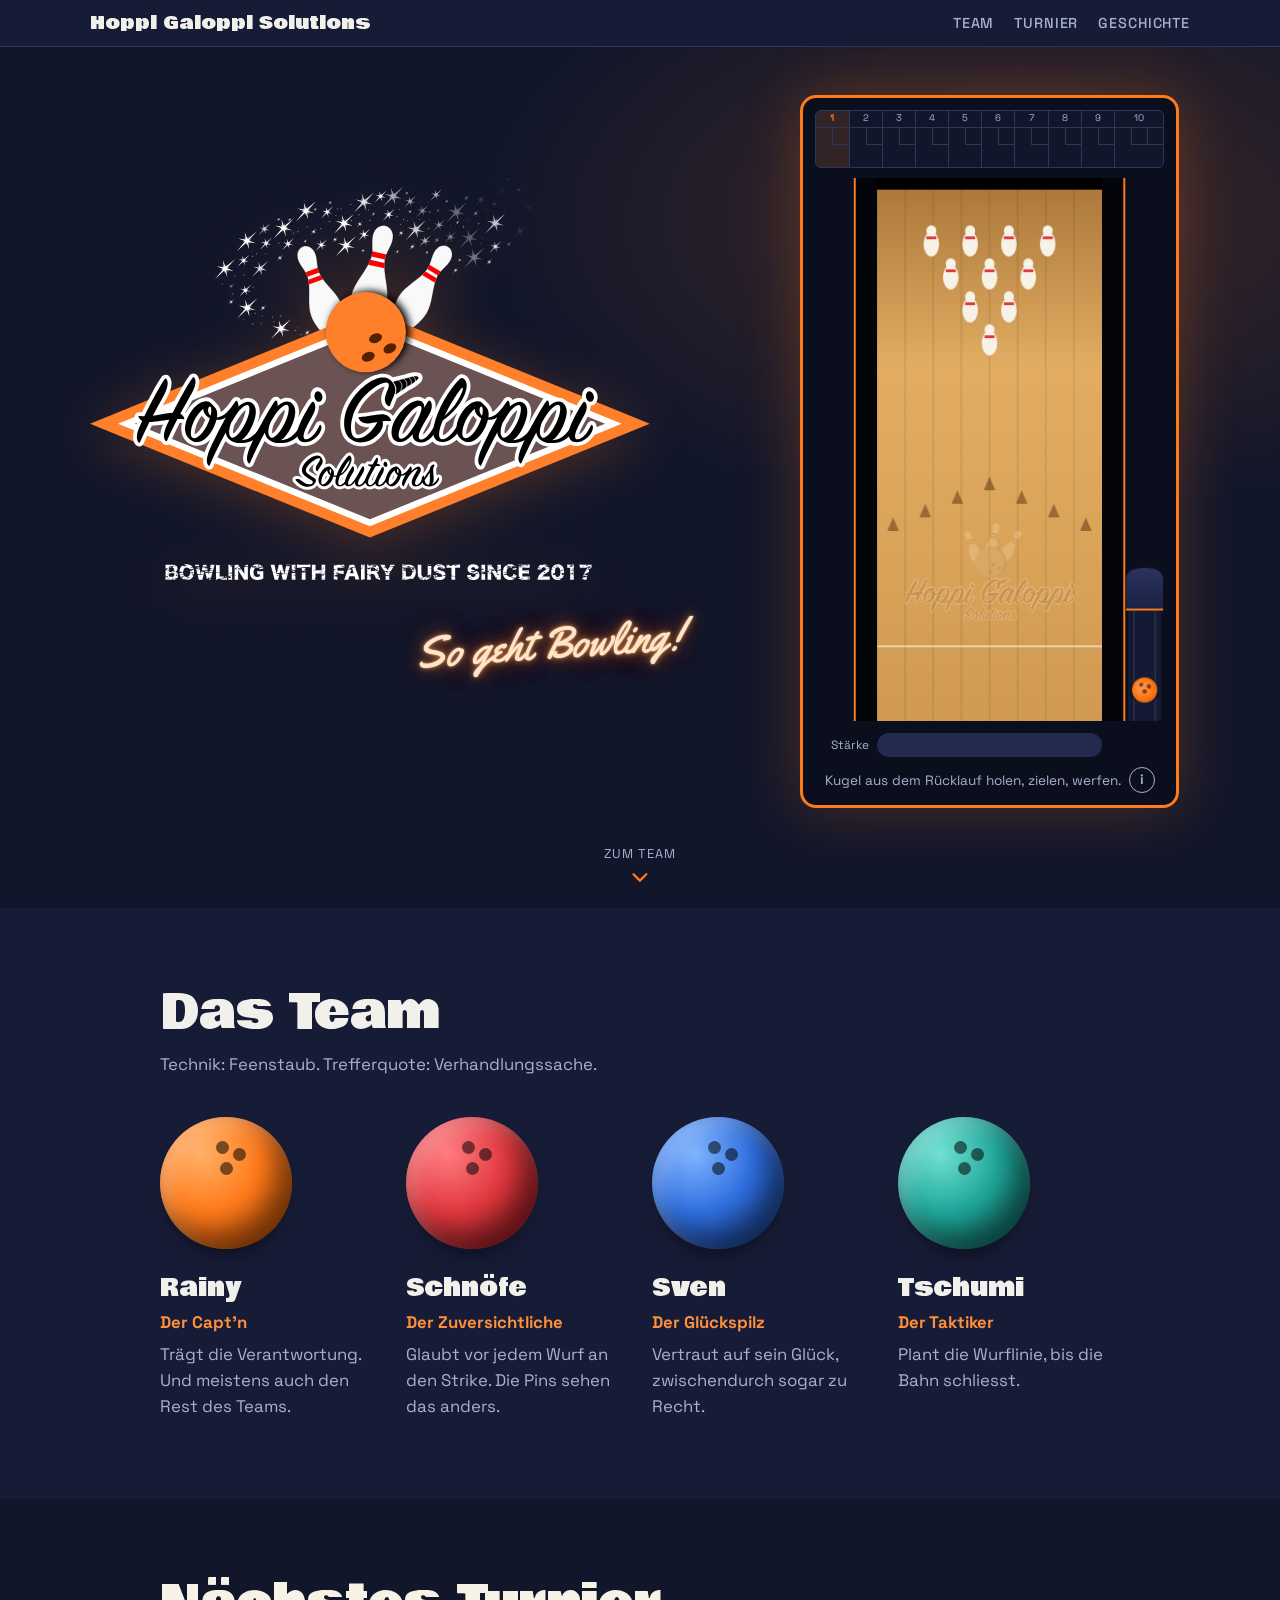
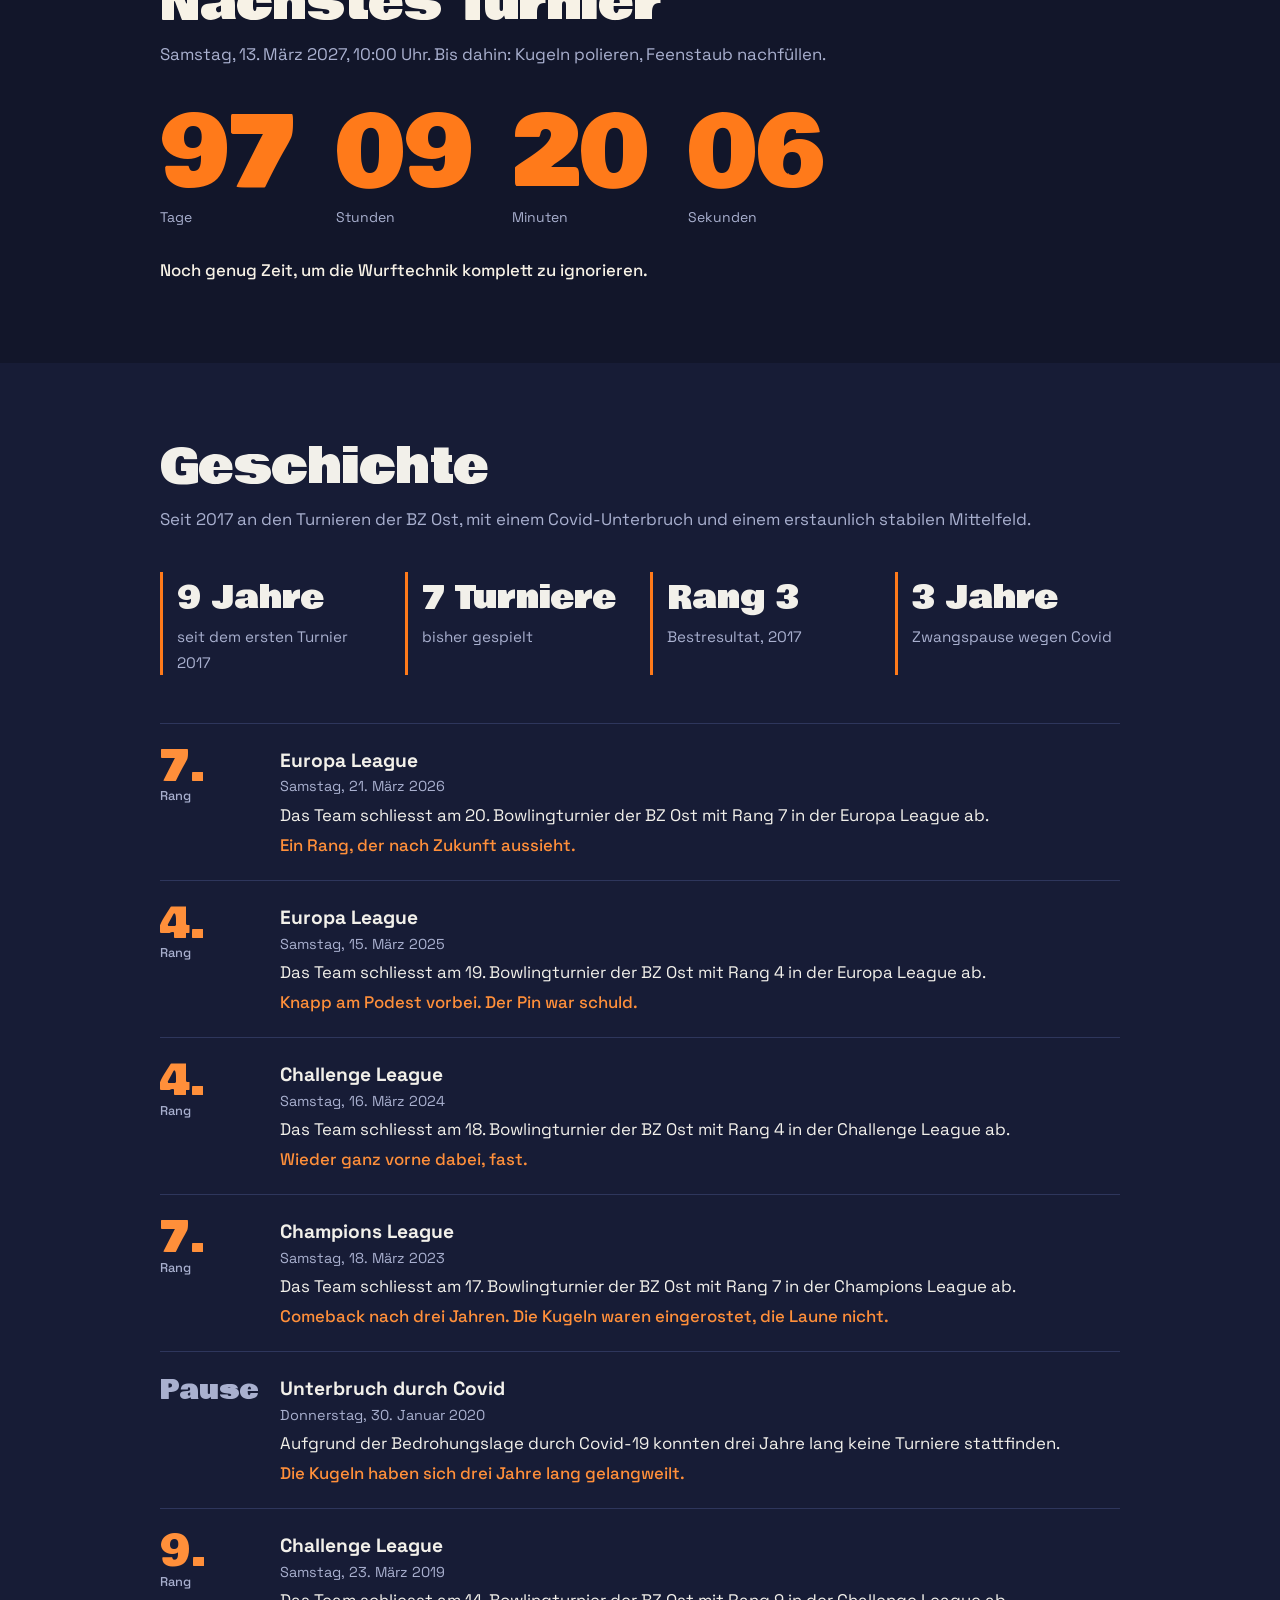
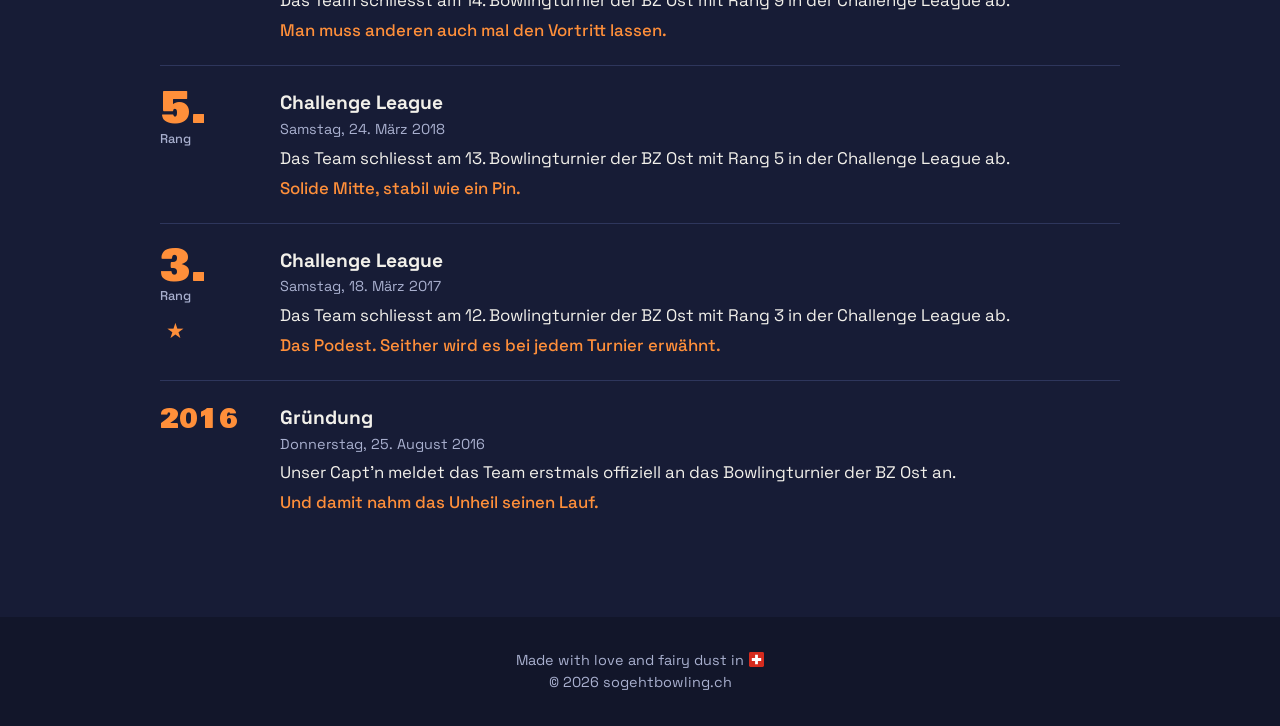
==== commit 732b47d4: "perf(fonts): switch to subsetted WOFF2 fonts Convert the three fonts from TTF to WOFF2 and subset th" ====
--- a/index.html
+++ b/index.html
@@ -10,9 +10,9 @@
 <meta name="color-scheme" content="dark">
 <meta name="theme-color" content="#171c36">
 <title>Hoppi Galoppi Solutions Bowling Team</title>
-<link rel="preload" href="assets/fonts/BowlbyOne-Regular.ttf" as="font" type="font/ttf" crossorigin>
-<link rel="preload" href="assets/fonts/SpaceGrotesk-VariableFont_wght.ttf" as="font" type="font/ttf" crossorigin>
-<link rel="preload" href="assets/fonts/Yellowtail-Regular.ttf" as="font" type="font/ttf" crossorigin>
+<link rel="preload" href="assets/fonts/BowlbyOne-Regular.woff2" as="font" type="font/woff2" crossorigin>
+<link rel="preload" href="assets/fonts/SpaceGrotesk-VariableFont_wght.woff2" as="font" type="font/woff2" crossorigin>
+<link rel="preload" href="assets/fonts/Yellowtail-Regular.woff2" as="font" type="font/woff2" crossorigin>
 <meta name="description" content="Hoppi Galoppi Solutions: das Hobby-Bowlingteam mit Feenstaub. Seit 2017 an den Turnieren der BZ Ost.">
 <link rel="icon" href="assets/logo.svg?v=2" type="image/svg+xml">
 <!-- Vorschau beim Teilen (Open Graph, X/Twitter): Bild 1200 × 630, absolute Adressen nötig -->
--- a/css/styles.css
+++ b/css/styles.css
@@ -1,6 +1,6 @@
-@font-face{font-family:"Bowlby One";src:url("../assets/fonts/BowlbyOne-Regular.ttf") format("truetype");font-weight:400;font-style:normal;font-display:swap}
-@font-face{font-family:"Space Grotesk";src:url("../assets/fonts/SpaceGrotesk-VariableFont_wght.ttf") format("truetype");font-weight:300 700;font-style:normal;font-display:swap}
-@font-face{font-family:Yellowtail;src:url("../assets/fonts/Yellowtail-Regular.ttf") format("truetype");font-weight:400;font-style:normal;font-display:swap}
+@font-face{font-family:"Bowlby One";src:url("../assets/fonts/BowlbyOne-Regular.woff2") format("woff2");font-weight:400;font-style:normal;font-display:swap}
+@font-face{font-family:"Space Grotesk";src:url("../assets/fonts/SpaceGrotesk-VariableFont_wght.woff2") format("woff2");font-weight:300 700;font-style:normal;font-display:swap}
+@font-face{font-family:Yellowtail;src:url("../assets/fonts/Yellowtail-Regular.woff2") format("woff2");font-weight:400;font-style:normal;font-display:swap}
 /* Hoppi Galoppi Solutions – Styles */
 /* Immer dunkles Farbschema, unabhängig von der Einstellung des Geräts */
 :root{color-scheme:dark;--bg:#171c36;--bg2:#1d2342;--ink:#f2f0ea;--mute:#a9b0cf;--line:#2e365c;--acc:#ff7a1a;--acct:#ff8f3a;--night:#12162a;--cream:#f7f2e6;--dim:#a9b0cf;box-sizing:border-box;padding-top:env(safe-area-inset-top,0px);padding-bottom:env(safe-area-inset-bottom,0px)}
@@ -151,5 +151,5 @@
 .hist li.top .rk::after{content:"★";font-size:1.3rem;margin-left:6px}
 .hist li.pause .rk{color:var(--mute)}.hist li.pause .rk,.hist li.gr .rk{font-size:1.6rem;line-height:1.4}
 footer{background:var(--night);color:var(--dim);text-align:center;padding:32px 20px;font-size:.9rem}
-@media (max-width:820px){.hg{grid-template-columns:1fr;gap:64px}.wrap{padding:56px 20px}.hero::before{display:none}.lg{margin:0 auto}.tag{text-align:center;margin-left:auto;margin-right:auto}.monitor{max-width:min(380px,calc(40vh + 30px));max-width:min(380px,calc(40svh + 30px))}.lc{width:min(88%,520px);margin:0 auto;container-type:inline-size}h1.logo{transform:none}.tag em{font-size:9cqw;transform:translate(24%,-8cqw) rotate(-4deg)}.hg.intro .monitor{transform:none}.tag{margin-top:16.8cqw}.hg.intro .monitor{opacity:1;visibility:visible}.playwrap{display:block;text-align:center;margin-top:16cqw}.playbtn{background:transparent;color:var(--dim);border:1px solid rgba(255,255,255,.22);font-weight:500;font-size:.85rem;padding:8px 20px}.hg.intro .playwrap{opacity:0;pointer-events:none}.hg.go .playwrap{transition:opacity 1s ease .7s}/* Spiel im Vollbild: Breite aus der Höhe; 173px = Tafel, Stärkebalken, Hinweis (bis zwei Zeilen) und Ränder; der Schliessen-Knopf liegt oben rechts auf der Bahn-Grafik, mittig im dunklen Streifen neben der Bahn (x 320–360 von 360, Mitte 94.44 %) */.monitor{display:none;flex-direction:column;justify-content:center;position:fixed;inset:0;z-index:30;max-width:none;width:auto;border:0;border-radius:0;box-shadow:none;background:var(--night);overflow:auto;padding:calc(env(safe-area-inset-top,0px) + 12px) 12px calc(env(safe-area-inset-bottom,0px) + 12px);--cw:min(100%,calc((100svh - env(safe-area-inset-top,0px) - env(safe-area-inset-bottom,0px) - 173px)*.6429))}.monitor>.sheet{margin-bottom:8px}.monitor>.pw{margin-top:10px}.monitor>.hint{margin-top:8px}body.play{overflow:hidden}body.play .monitor{display:flex}.monitor>*{width:var(--cw);align-self:center}.monitor>.pw{width:calc(var(--cw)*.6444)}.lw>.xbtn{display:grid;place-items:center;position:absolute;top:8px;left:94.44%;transform:translateX(-50%);z-index:5;width:max(24px,calc(11.11% - 8px));height:auto;aspect-ratio:1;padding:0;font-size:1.05rem;line-height:1;background:rgba(11,14,28,.6);color:var(--cream);border:1px solid var(--dim);border-radius:50%}.lw>.xbtn::after{content:"";position:absolute;inset:-10px}.stats div{container-type:inline-size}.stats b{font-size:min(2rem,13cqw);white-space:nowrap}}
+@media (max-width:820px){.hg{grid-template-columns:1fr;gap:64px}.wrap{padding:56px 20px}.hero::before{display:none}.lg{margin:0 auto}.tag{text-align:center;margin-left:auto;margin-right:auto}.monitor{max-width:min(380px,calc(40vh + 30px));max-width:min(380px,calc(40svh + 30px))}.lc{width:min(88%,520px);margin:0 auto;container-type:inline-size}h1.logo{transform:none}.tag em{font-size:9cqw;transform:translate(24%,-8cqw) rotate(-4deg)}.hg.intro .monitor{transform:none}.tag{margin-top:16.8cqw}.hg.intro .monitor{opacity:1;visibility:visible}.playwrap{display:block;text-align:center;margin-top:16cqw}.playbtn{background:transparent;color:var(--dim);border:1px solid rgba(255,255,255,.22);font-weight:500;font-size:.85rem;padding:8px 20px}.hg.intro .playwrap{opacity:0;pointer-events:none}.hg.go .playwrap{transition:opacity 1s ease .7s}/* Spiel im Vollbild: Breite aus der Höhe; 173px = Tafel, Stärkebalken, Hinweis (bis zwei Zeilen) und Ränder; der Schliessen-Knopf liegt oben rechts auf der Bahn-Grafik, mittig im dunklen Streifen neben der Bahn (x 320–360 von 360, Mitte 94.44 %) */.monitor{display:none;flex-direction:column;justify-content:center;position:fixed;inset:0;z-index:30;max-width:none;width:auto;border:0;border-radius:0;box-shadow:none;background:var(--night);overflow:auto;overscroll-behavior:contain;padding:calc(env(safe-area-inset-top,0px) + 12px) 12px calc(env(safe-area-inset-bottom,0px) + 12px);--cw:min(100%,calc((100svh - env(safe-area-inset-top,0px) - env(safe-area-inset-bottom,0px) - 173px)*.6429))}.monitor>.sheet{margin-bottom:8px}.monitor>.pw{margin-top:10px}.monitor>.hint{margin-top:8px}/* Seite dahinter scrollt nicht mit: overscroll-behavior auf dem Vollbild (neuere Browser auch ohne Überlauf), overflow:hidden als Rückfall für ältere */body.play{overflow:hidden}body.play .monitor{display:flex}.monitor>*{width:var(--cw);align-self:center}.monitor>.pw{width:calc(var(--cw)*.6444)}.lw>.xbtn{display:grid;place-items:center;position:absolute;top:8px;left:94.44%;transform:translateX(-50%);z-index:5;width:max(24px,calc(11.11% - 8px));height:auto;aspect-ratio:1;padding:0;font-size:1.05rem;line-height:1;background:rgba(11,14,28,.6);color:var(--cream);border:1px solid var(--dim);border-radius:50%}.lw>.xbtn::after{content:"";position:absolute;inset:-10px}.stats div{container-type:inline-size}.stats b{font-size:min(2rem,13cqw);white-space:nowrap}}
 @media (prefers-reduced-motion:reduce){.hornglint{animation:none}.lw>.share{animation:none}.burger span,.burger span::before,.burger span::after{transition:none}.pow svg,.pow .pow-w,.pow .pow-t,.pow .pow-s{animation-duration:.01s;animation-delay:0s}.lw.shake{animation:none}html{scroll-behavior:auto}.ball{transition:none}.scroll svg{animation:none}.tag em,.tag em.on.zap{animation:none}.toast{transition:none}.howto{transition:none}}
